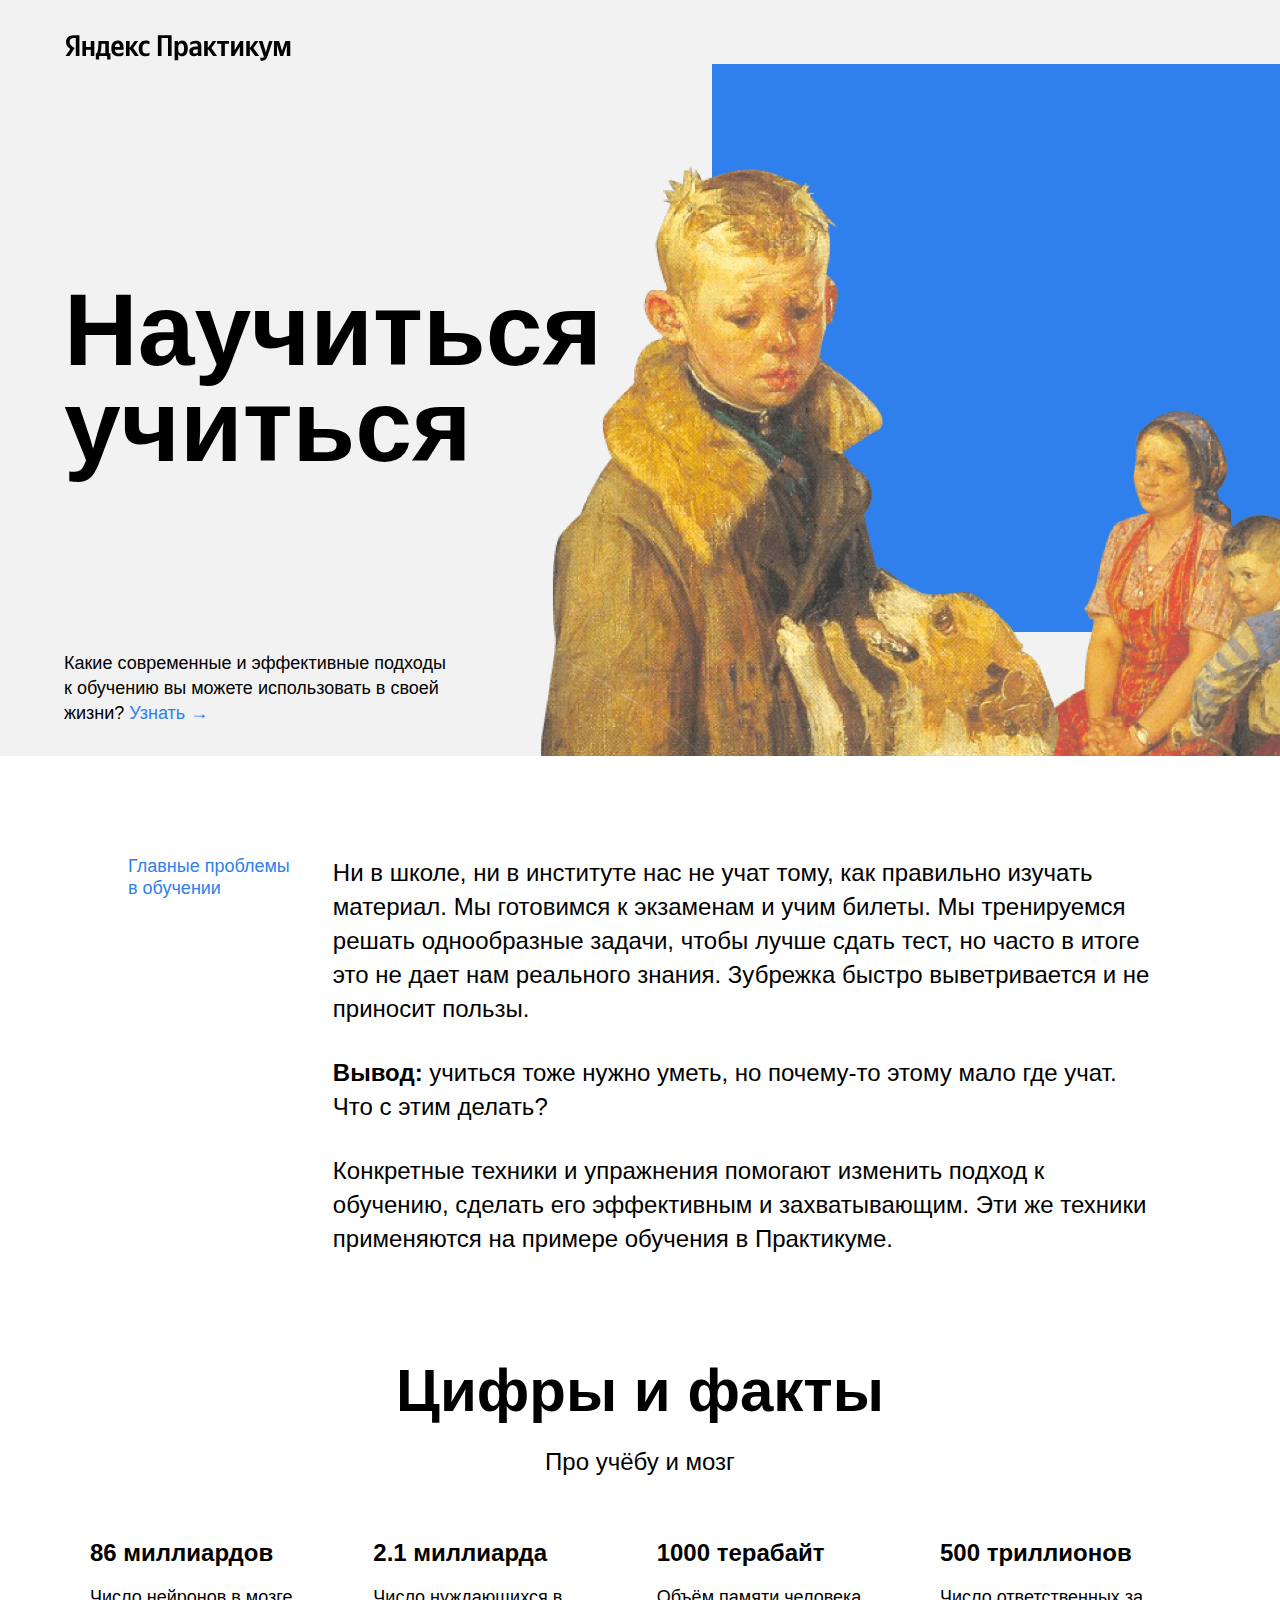
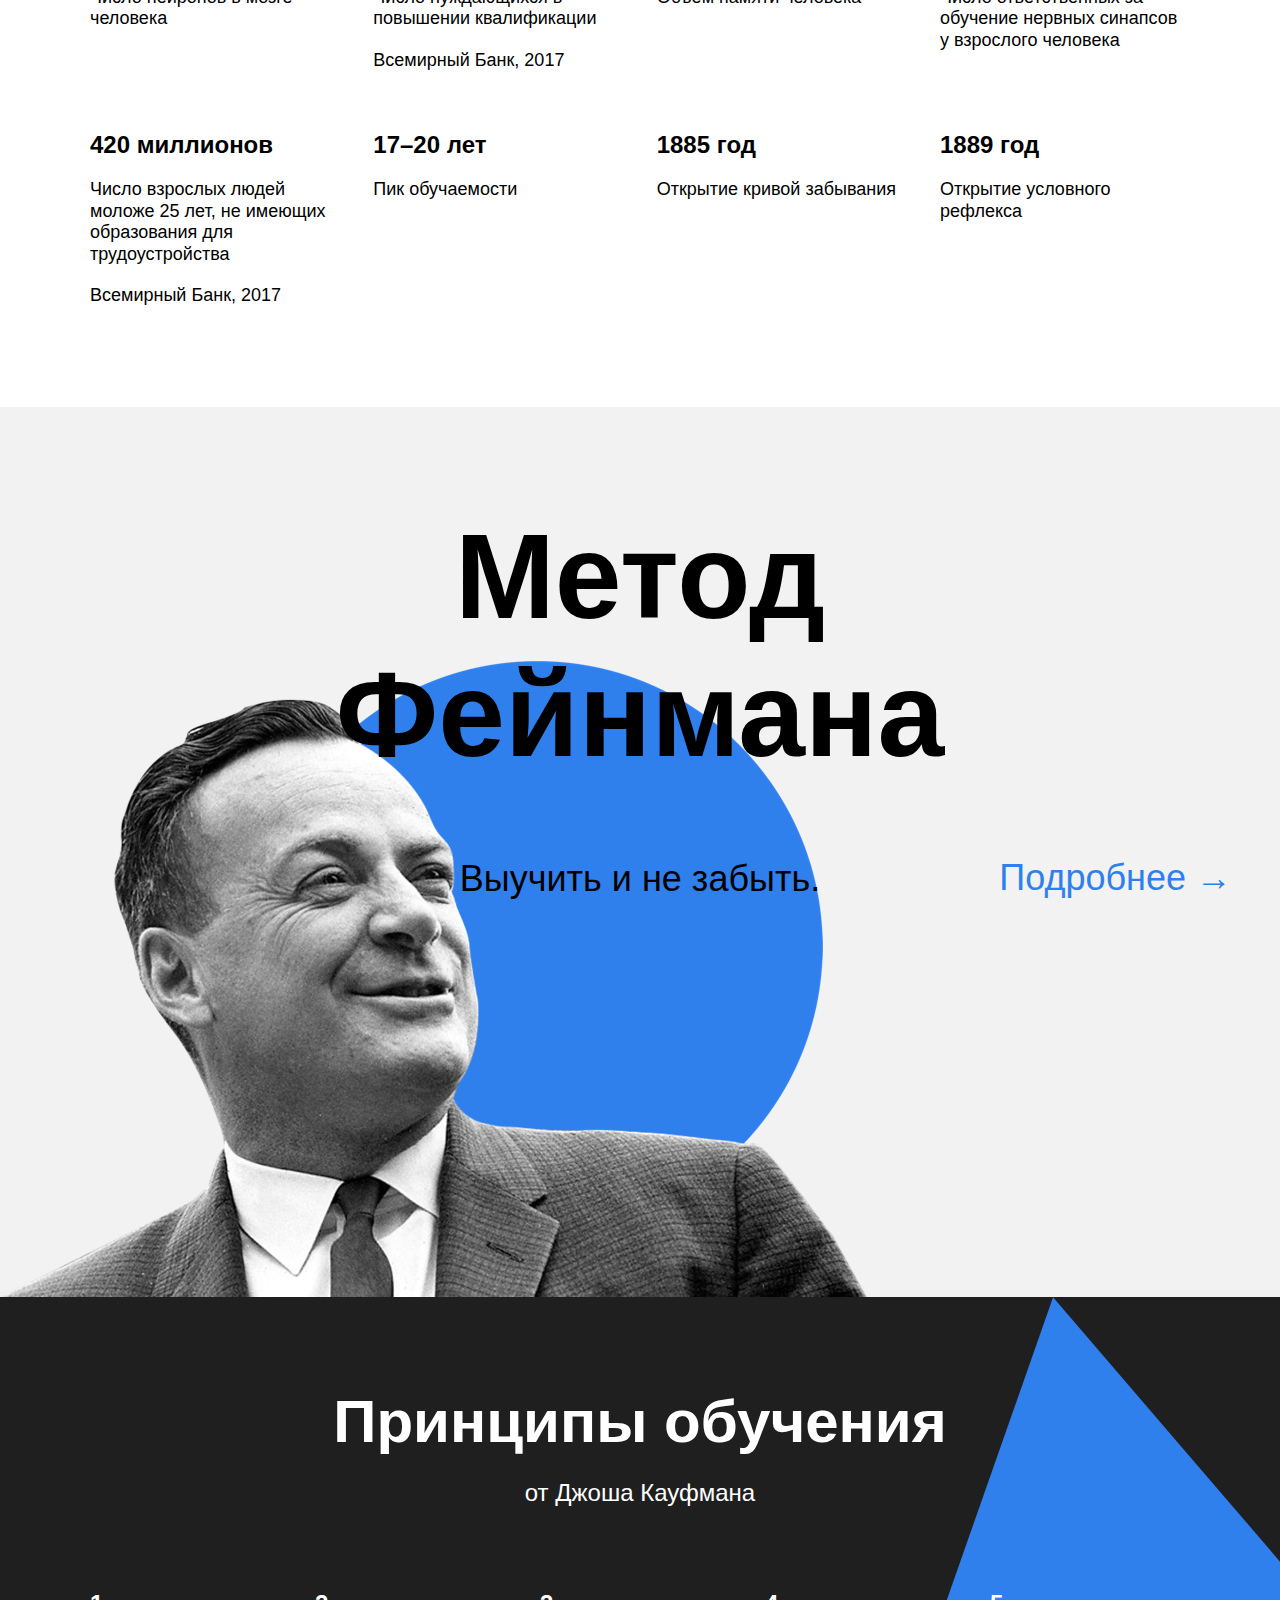
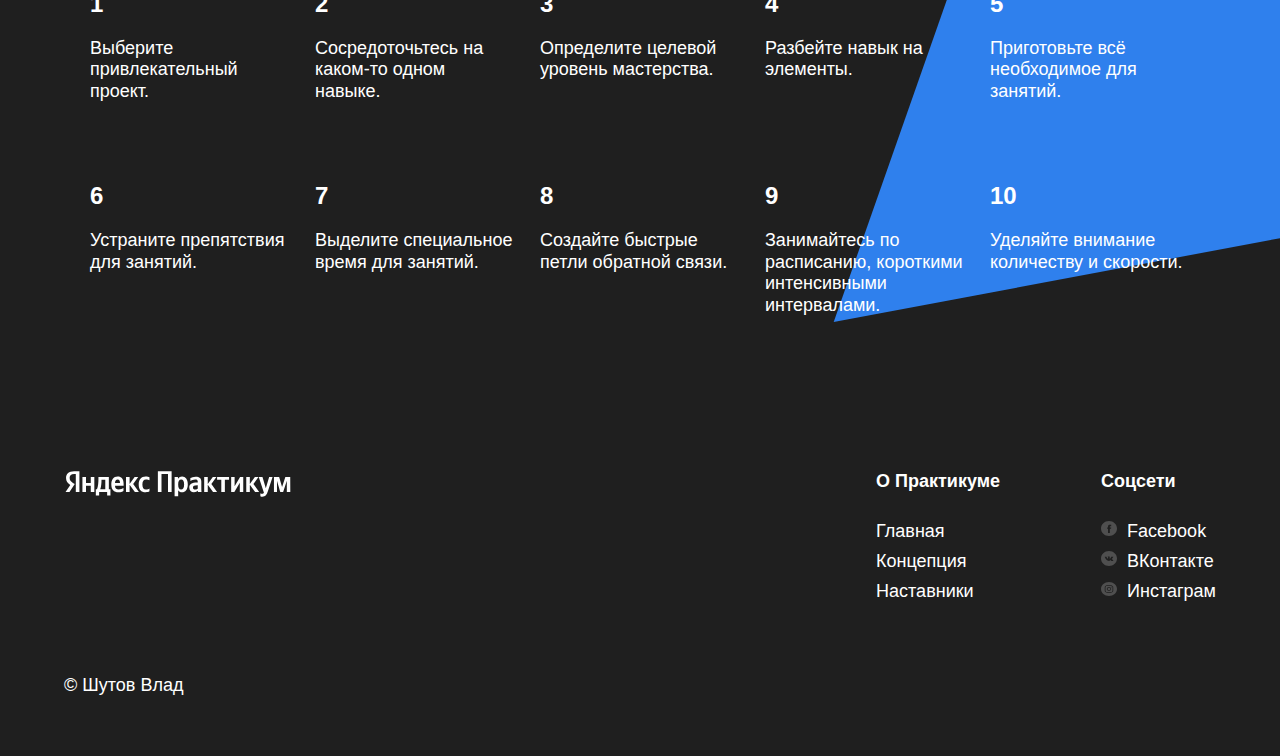
==== index.html @ 25e739b5 "Финал после ревью 3" ====
<!DOCTYPE html>
<html lang="ru">
<head>
  <meta charset="UTF-8">
  <meta name="viewport" content="width=device-width, initial-scale=1.0">
  <link rel="stylesheet" href="./styles/normalize.css">
  <link rel="stylesheet" href="./styles/style.css">
  <title>Научиться учиться</title>
</head>
<body>
  <div class="page">
    <header class="header">
      <div class="logo logo_place_header"></div>
      <h1 class="header__title">Научиться учиться</h1>
      <p class="header__subtitle">Какие современные и эффективные подходы к обучению вы можете использовать в своей жизни?
        <a class="header__link" href="#learn_more">Узнать &rarr;</a></p>
      <img class="header__main-illustration" src="./images/two_again.png" alt="опять двойка">
      <div class="header__square-pic"></div>
    </header>
    <main class="content">
      <section class="description">
        <article class="two-columns">
          <h2 class="two-columns__brief">Главные проблемы в обучении</h2>
          <div class="two-columns__main-text">
            <p class="two-columns__paragraph">Ни в школе, ни в институте нас не учат тому, как правильно изучать материал. Мы готовимся к экзаменам и учим билеты. Мы тренируемся решать однообразные задачи, чтобы лучше сдать тест, но часто в итоге это не дает нам реального знания. Зубрежка быстро выветривается и не приносит пользы.</p>
            <p class="two-columns__paragraph"><span class="two-columns__span-accent">Вывод:</span> учиться тоже нужно уметь, но почему-то этому мало где учат. Что с этим делать?</p>
            <p class="two-columns__paragraph">Конкретные техники и упражнения помогают изменить подход к обучению, сделать его эффективным и захватывающим. Эти же техники применяются на примере обучения в Практикуме.</p>
          </div>
        </article>
      </section>
      <section class="digits">
        <h2 class="section-title">Цифры и факты</h2>
        <p class="section-subtitle">Про учёбу и мозг</p>
        <ul class="table">
          <li class="table__cell">
            <h3 class="table__heading">86 миллиардов</h3>
            <p class="table__text">Число нейронов в мозге человека</p>
          </li>
          <li class="table__cell">
            <h3 class="table__heading">2.1 миллиарда</h3>
            <p class="table__text">Число нуждающихся в повышении квалификации</p>
            <p class="table__text">Всемирный Банк, 2017</p>
          </li>
          <li class="table__cell">
            <h3 class="table__heading">1000 терабайт</h3>
            <p class="table__text">Объём памяти человека</p>
          </li>
          <li class="table__cell">
            <h3 class="table__heading">500 триллионов</h3>
            <p class="table__text">Число ответственных за обучение нервных синапсов у взрослого человека</p>
          </li>
          <li class="table__cell">
            <h3 class="table__heading">420 миллионов</h3>
            <p class="table__text">Число взрослых людей моложе 25 лет, не имеющих образования для трудоустройства</p>
            <p class="table__text">Всемирный Банк, 2017</p>
          </li>
          <li class="table__cell">
            <h3 class="table__heading">17–20 лет</h3>
            <p class="table__text">Пик обучаемости</p>
          </li>
          <li class="table__cell">
            <h3 class="table__heading">1885 год</h3>
            <p class="table__text">Открытие кривой забывания</p>
          </li>
          <li class="table__cell">
            <h3 class="table__heading">1889 год</h3>
            <p class="table__text">Открытие условного рефлекса</p>
          </li>
        </ul>
      </section>
      <section class="feynman">
        <h2 class="feynman__title">Метод Фейнмана</h2>
        <p class="feynman__subtitle">Выучить и не забыть.</p>
        <a class="feynman__link" href="#more_detailed">Подробнее &rarr;</a>
        <div class="feynman__main-illustration"></div>
      </section>
      <section class="kaufman">
        <h2 class="section-title section-title_theme_dark">Принципы обучения</h2>
        <p class="section-subtitle section-subtitle_theme_dark">от Джоша Кауфмана</p>
        <ul class="table table_theme_dark">
          <li class="table__cell table__cell_theme_dark">
            <h3 class="table__heading table__heading_theme_dark">1</h3>
            <p class="table__text table__text_theme_dark">Выберите привлекательный проект.</p>
          </li>
          <li class="table__cell table__cell_theme_dark">
            <h3 class="table__heading table__heading_theme_dark">2</h3>
            <p class="table__text table__text_theme_dark">Сосредоточьтесь на каком-то одном навыке.</p>
          </li>
          <li class="table__cell table__cell_theme_dark">
            <h3 class="table__heading table__heading_theme_dark">3</h3>
            <p class="table__text table__text_theme_dark">Определите целевой уровень мастерства.</p>
          </li>
          <li class="table__cell table__cell_theme_dark">
            <h3 class="table__heading table__heading_theme_dark">4</h3>
            <p class="table__text table__text_theme_dark">Разбейте навык на элементы.</p>
          </li>
          <li class="table__cell table__cell_theme_dark">
            <h3 class="table__heading table__heading_theme_dark">5</h3>
            <p class="table__text table__text_theme_dark">Приготовьте всё необходимое для занятий.</p>
          </li>
          <li class="table__cell table__cell_theme_dark">
            <h3 class="table__heading table__heading_theme_dark">6</h3>
            <p class="table__text table__text_theme_dark">Устраните препятствия для занятий.</p>
          </li>
          <li class="table__cell table__cell_theme_dark">
            <h3 class="table__heading table__heading_theme_dark">7</h3>
            <p class="table__text table__text_theme_dark">Выделите специальное время для занятий.</p>
          </li>
          <li class="table__cell table__cell_theme_dark">
            <h3 class="table__heading table__heading_theme_dark">8</h3>
            <p class="table__text table__text_theme_dark">Создайте быстрые петли обратной связи.</p>
          </li>
          <li class="table__cell table__cell_theme_dark">
            <h3 class="table__heading table__heading_theme_dark">9</h3>
            <p class="table__text table__text_theme_dark">Занимайтесь по расписанию, короткими интенсивными интервалами.</p>
          </li>
          <li class="table__cell table__cell_theme_dark">
            <h3 class="table__heading table__heading_theme_dark">10</h3>
            <p class="table__text table__text_theme_dark">Уделяйте внимание количеству и скорости.</p>
          </li>
        </ul>
        <div class="kaufman__triangle"></div>
      </section>
    </main>
    <footer class="footer">
      <div class="footer__columns">
        <div class="footer__column footer__column_content_copyright">
          <div class="logo logo_place_footer"></div>
          <p class="footer__author"> &copy; Шутов Влад</p>
        </div>
        <div class="footer__column footer__column_content_info">
          <h3 class="footer__column-heading">О Практикуме</h3>
          <nav>
            <ul class="footer__column-links">
              <li><a href="#" class="footer__column-link">Главная</a></li>
              <li><a href="#" class="footer__column-link">Концепция</a></li>
              <li><a href="#" class="footer__column-link">Наставники</a></li>
            </ul>
          </nav>
        </div>
        <div class="footer__column footer__column_content_social">
          <h3 class="footer__column-heading">Соцсети</h3>
          <ul class="footer__column-links">
          <li><a href="#" class="footer__column-link"><img class="footer__social-icon" src="./images/facebook_color_white.svg" alt="фейсбук">Facebook</a></li>
          <li><a href ="#" class="footer__column-link"><img class="footer__social-icon" src="./images/vk_color_white.svg" alt="ВКонтакте">ВКонтакте</a></li>
          <li><a href="#" class="footer__column-link"><img class="footer__social-icon" src="./images/instagram_color_white.svg" alt="Инстаграм">Инстаграм</a></li>
          </ul>
        </div>
     </div>
    </footer>
  </div>
</body>
</html>
---- styles/style.css ----
.page {
  min-width: 1100px;
  max-width: 1600px;
  margin: 0 auto;
  font-family: 'Helvetica Neue', Arial, sans-serif;
}

.header {
  height: 100vh;
  min-height: 600px;
  max-height: 756px;
  background-color: #f2f2f2;
  display: flex;
  position: relative;
  flex-direction: row;
  z-index: 1;
  overflow: visible;
}

.logo {
  width: 228px;
  height: 32px;
}

.logo_place_header {
  background-image: url(../images/logo_place_header.svg);
  position: absolute;
  z-index: 2;
  top: 30px;
  left: 64px;
}

.header__title {
  margin-top: 0;
  margin-bottom: 0;
  max-width: 730px;
  line-height: 96px;
  font-size: 102px;
  font-weight: 600;
  align-self: center;
  text-decoration: none;
  color: black;
  margin-left: 64px;
  z-index: 3;
}

.header__subtitle {
  margin-top: 0;
  margin-bottom: 0;
  position: absolute;
  width: 388px;
  bottom: 30px;
  left: 64px;
  line-height: 25px;
  font-size: 18px;
  font-weight: normal;
  z-index: 3;
}

.header__link {
  display: inline;
  color: #2f80ed;
  text-decoration: none;
}

.header__main-illustration {
  position: absolute;
  width: 765px;
  height: 608px;
  bottom: 0;
  right: 0;
  z-index: 2;
  object-fit: cover;
}

.header__square-pic {
  position: absolute;
  top: 64px;
  right:0;
  height: 568px;
  width: 568px;
  background-color: #2f80ed;
}

.content{
  display: flex;
  flex-direction: column;
  justify-content: flex-start;
  align-items: center;
}

.description {
  display: flex;
  flex-direction: column;
  justify-content: flex-start;
  align-items: center;
  padding-top: 100px;
}

.two-columns {
  display: flex;
  flex-direction: row;
  justify-content: space-between;
  align-items: flex-start;
  width: 80%;
  padding-top: 0;
}

.two-columns__brief {
  margin-top: 0;
  margin-bottom: 0;
  width: 175px;
  line-height: 1.2;
  font-size: 18px;
  font-weight: normal;
  color: #2f80ed;
}

.two-columns__main-text {
  flex-direction: row;
  align-items: flex-start;
  justify-content: space-between;
  width: 80%;
  min-width: 784px;
  height: 100%;
}

.two-columns__paragraph {
  line-height: 34px;
  font-size: 24px;
  font-weight: normal;
  margin-top: 0;
  margin-bottom: 30px;
}

.two-columns__paragraph:last-of-type {
  margin-bottom: 0;
}

.two-columns__span-accent {
  line-height: 34px;
  font-size: 24px;
  font-weight: 600;
}

.digits {
  width: 100%;
  padding-top: 100px;
  padding-bottom: 100px;
  display: flex;
  flex-direction: column;
  justify-content: center;
  align-items: center;
}

.section-title {
  display: flex;
  justify-content: center;
  margin-top: 0;
  width: 60%;
  line-height: 1.15;
  font-size: 60px;
  font-weight: 600;
  color: black;
  margin-bottom: 20px;
  text-align: center;
}

.section-subtitle {
  margin-top: 0;
  width: 60%;
  line-height: 34px;
  font-size: 24px;
  font-weight: normal;
  color: black;
  margin-bottom: 0;
  text-align: center;
}

.table {
  display: flex;
  flex-direction: row;
  justify-content: space-between;
  flex-wrap: wrap;
  width: 1100px;
  margin: 0 auto;
  list-style: none;
  padding-left: 0;
}

.table__cell {
  position: relative;
  width: 250px;
  margin-top: 60px;
  list-style: none;
  padding-left: 0;
}

.table__heading {
  margin: 0;
  line-height: 1.15;
  font-size: 24px;
  font-weight: 600;
}

.table__text {
  margin-top: 20px;
  margin-bottom: 0;
  line-height: 1.2;
  font-size: 18px;
  font-weight: normal;
}

.feynman {
  display: flex;
  position: relative;
  flex-direction: column;
  background-color: #f2f2f2;
  min-height: 890px;
  width: 100%;
  padding-top: 100px;
  box-sizing: border-box;
}

.feynman__title {
  width: 648px;
  margin: 0;
  align-self: center;
  text-align: center;
  line-height: 1.15;
  font-size: 120px;
  font-weight: 600;
  z-index: 1;
}

.feynman__subtitle {
  margin-top: 70px;
  margin-bottom: 0;
  align-self: center;
  text-align: center;
  line-height: 51px;
  font-size: 36px;
  font-weight: normal;
  z-index: 1;
}

.feynman__link {
  position: absolute;
  top: 50%;
  right: 48px;
  margin: 0;
  color: #2f80ed;
  text-decoration: none;
  line-height: 51px;
  font-size: 36px;
  font-weight: normal;
  z-index: 1;
}

.feynman__main-illustration {
  position: absolute;
  background-image: url(../images/feynman.png);
  width: 867px;
  height: 637px;
  bottom: 0;
  left: 0;
  z-index: 0;
}

.kaufman {
  width: 100%;
  padding-top: 90px;
  padding-bottom: 90px;
  position: relative;
  display: flex;
  flex-direction: column;
  justify-content: center;
  align-items: center;
  background-color:  #1f1f1f;
  overflow: hidden;
}

.section-title_theme_dark {
  color: white;
  z-index: 1;
}

.section-subtitle_theme_dark {
  color: white;
}

.table__theme_dark {
  justify-content: space-between;
  z-index: 1;
}

.table__cell_theme_dark {
  width: 200px;
  color: white;
  margin-right: 0;
  margin-top: 80px;
  z-index: 1;
}

.table__heading_theme_dark {
  z-index: 1;
}

.table__text_theme_dark {
  z-index: 1;
  margin-bottom: 0;
}

.kaufman__triangle {
  background-image: url(../images/kaufman-triangle.svg);
  background-size: auto auto;
  position: absolute;
  width: 877px;
  height: 877px;
  top: 0;
  right: -210px;
  z-index: 0;
}

.footer {
  min-height: 350px;
  background-color: #1f1f1f;
  display: flex;
  justify-content: center;
}

.footer__columns {
  width: 90%;
  margin-top: 60px;
  margin-bottom: 40px;
  display: flex;
  justify-content: space-between;
}

.footer__column {
  display: flex;
  flex-direction: column;
}

.footer__column_content_copyright {
  flex-basis: 711px;
  justify-content: space-between;
}

.logo_place_footer{
  background-image: url(../images/logo_place_footer.svg);
  display: flex;
  align-self: flex-start;
}

.footer__author {
  align-self: flex-start;
  font-weight: normal;
  color: white;
  line-height: 25px;
  font-size: 18px;
  margin-top: 18px;
  margin-bottom: 18px;
}

.footer__column_content_info {
  align-items: stretch;
  color: white;
}

.footer__column-heading {
  line-height: 30px;
  font-size: 18px;
  font-weight: 600;
  text-align: start;
  margin-bottom: 20px;
  margin-top: 0px;
}

.footer__column-links {
  padding-left: 0;
  line-height: 30px;
  font-size: 18px;
  margin-bottom: 16px;
  margin-top: 0px;
  list-style: none;
  font-weight: normal;
}

.footer__column_content_social {
  align-items: stretch;
  text-decoration: none;
  color: white;
}

.footer__social-icon {
  width: 16px;
  height: 16px;
  margin-right: 10px;
}

.footer__column-link {
  text-decoration: none;
  color: white;
}
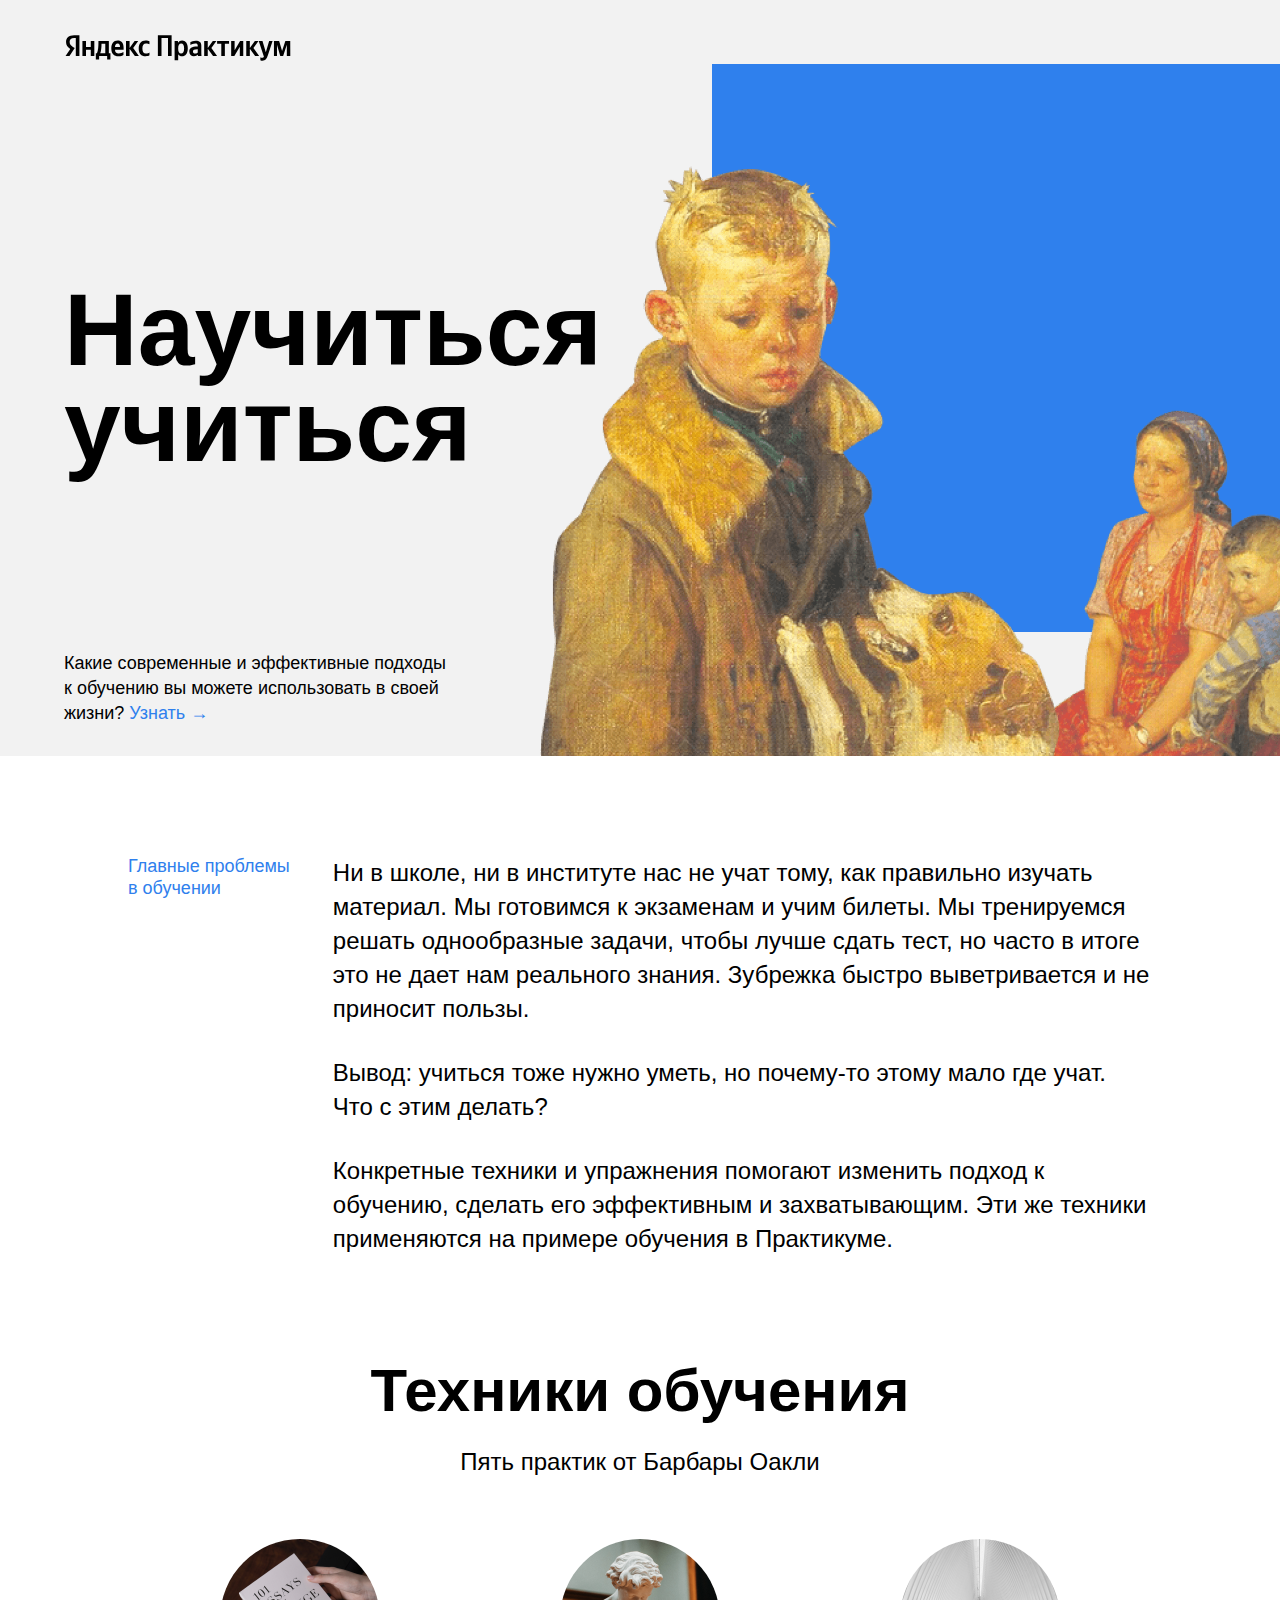
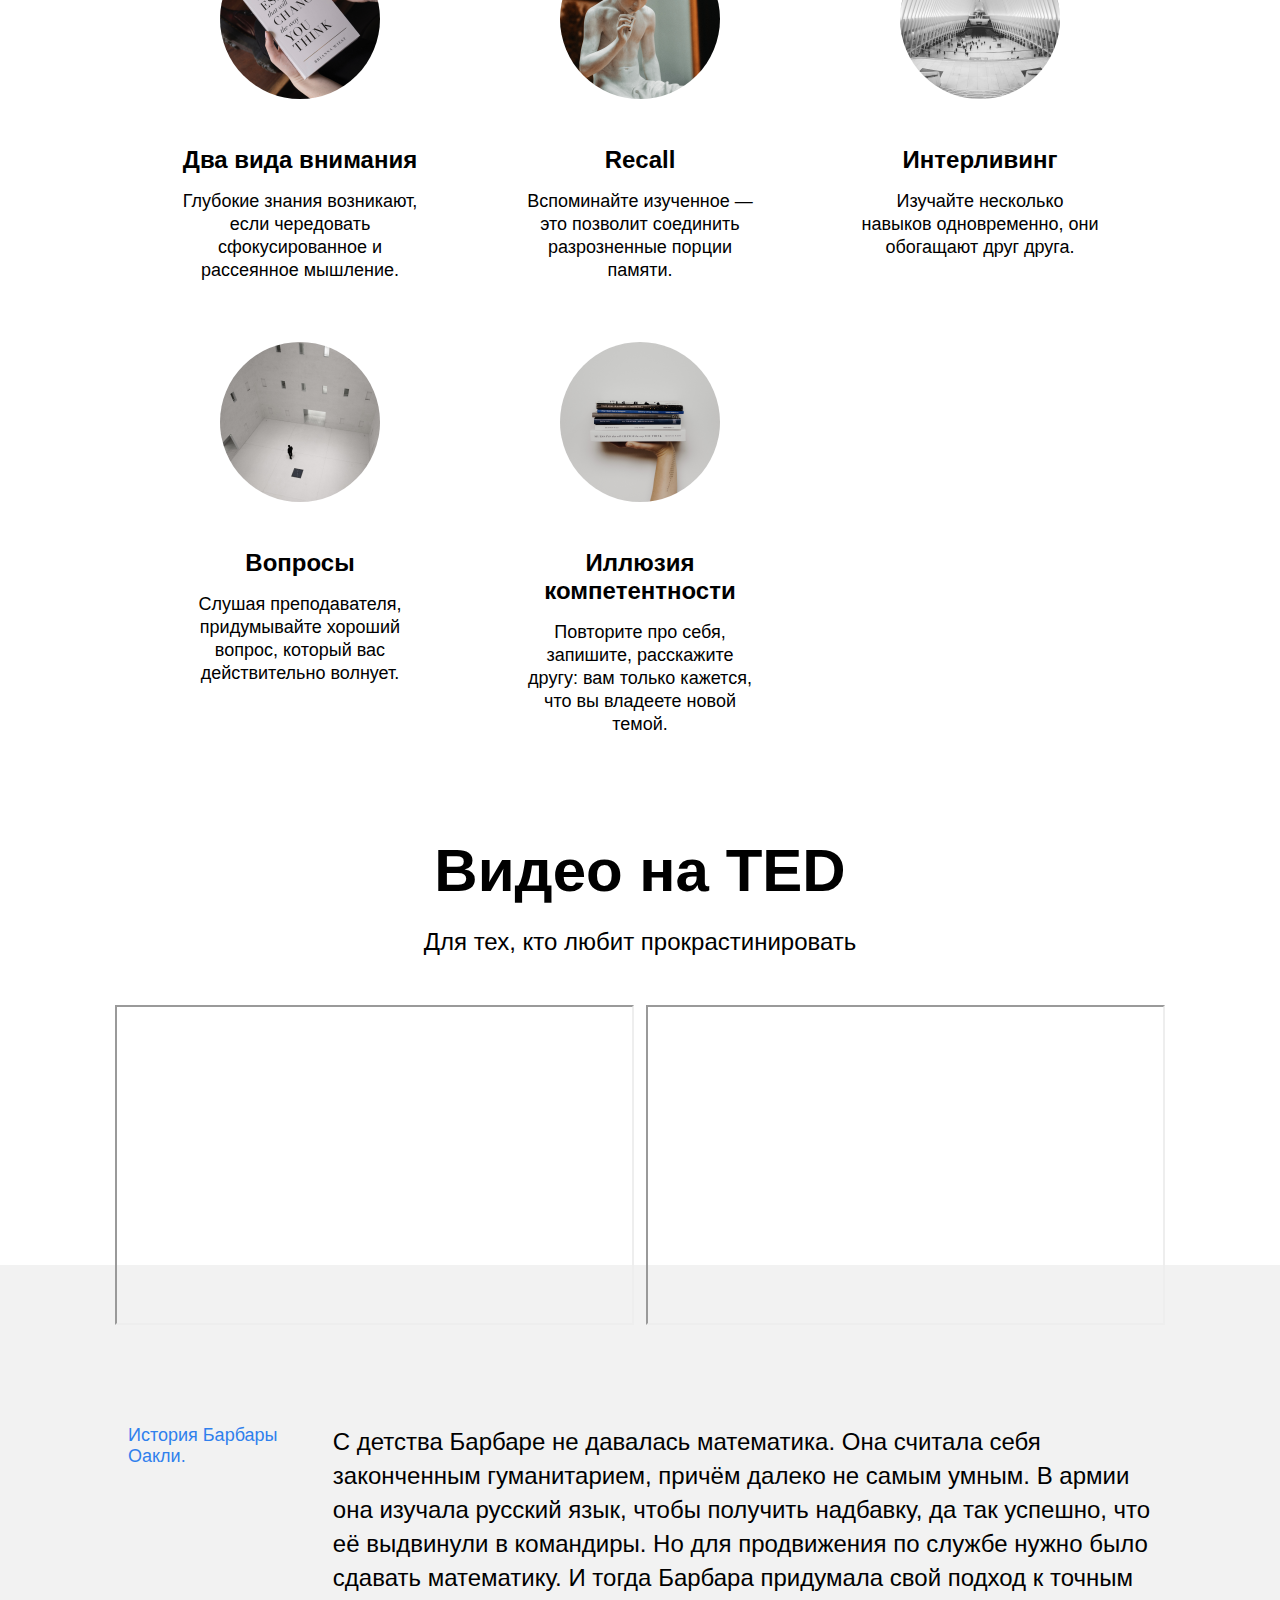
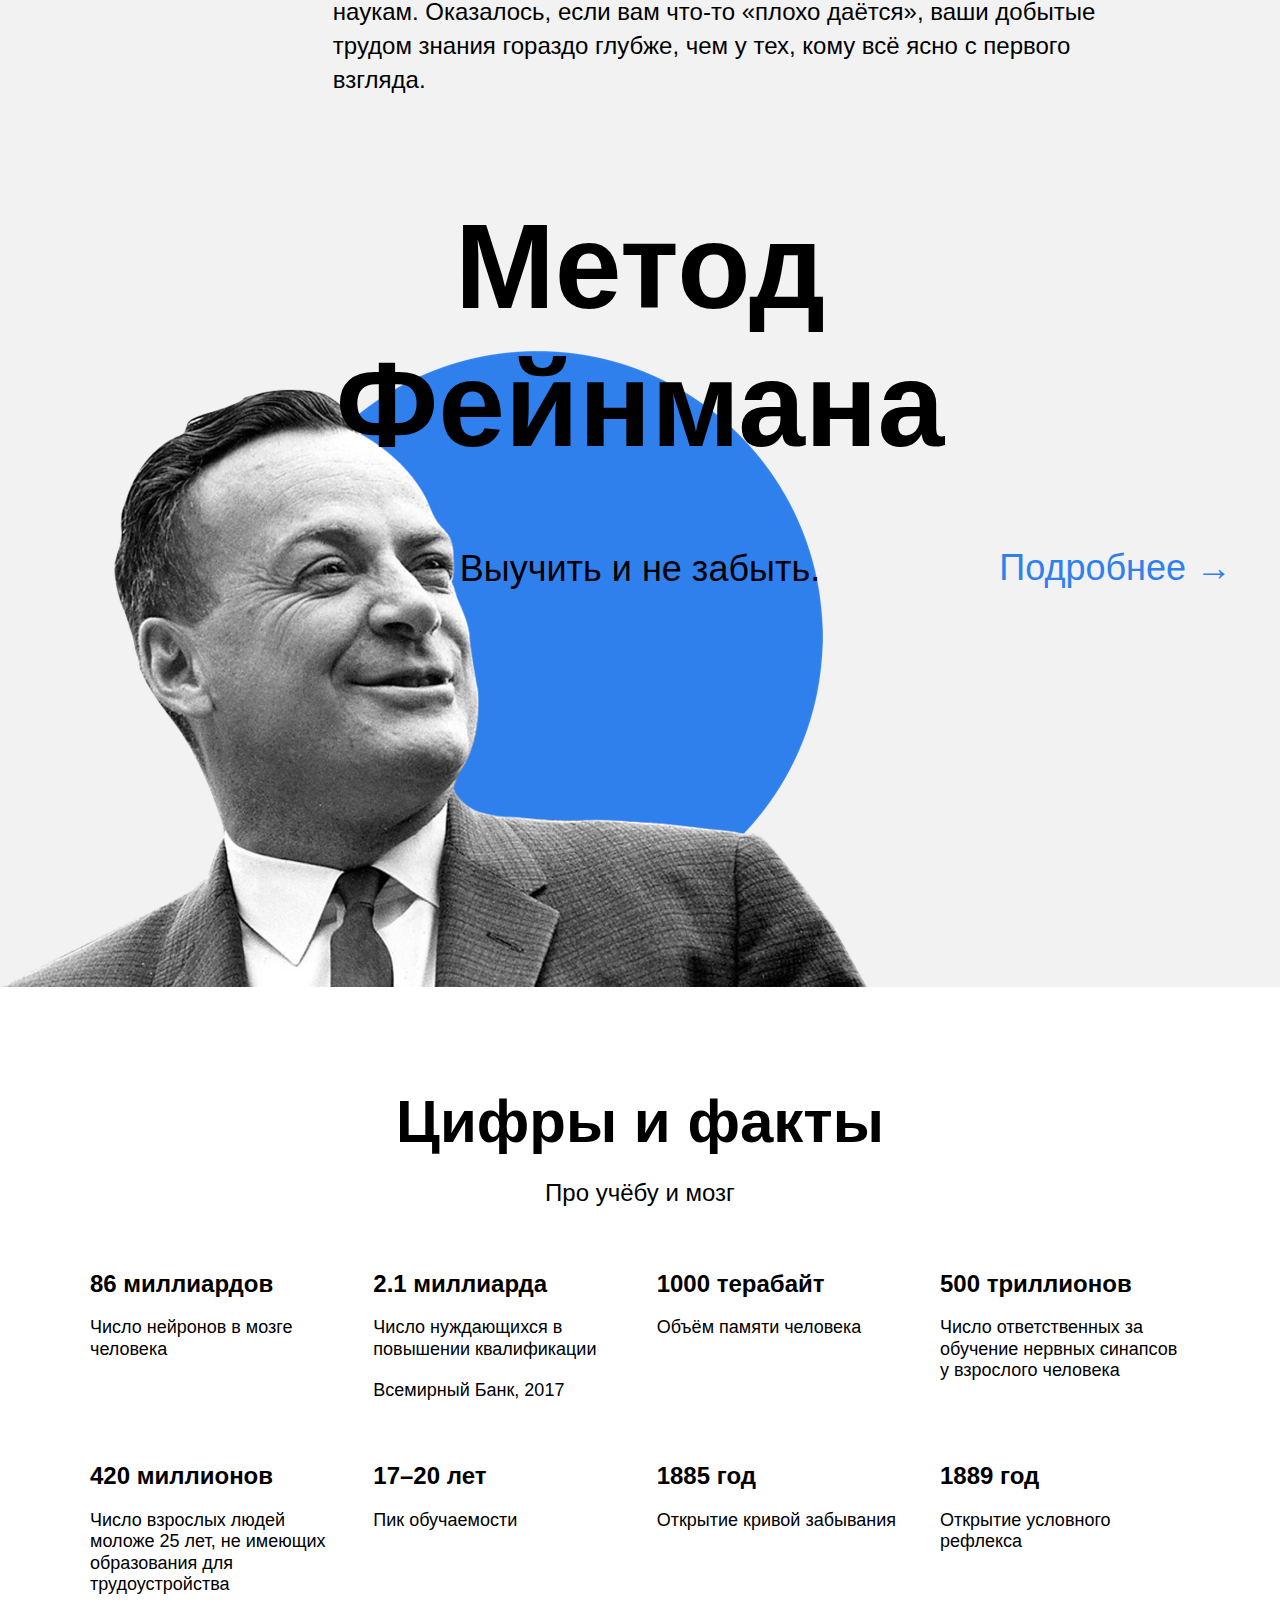
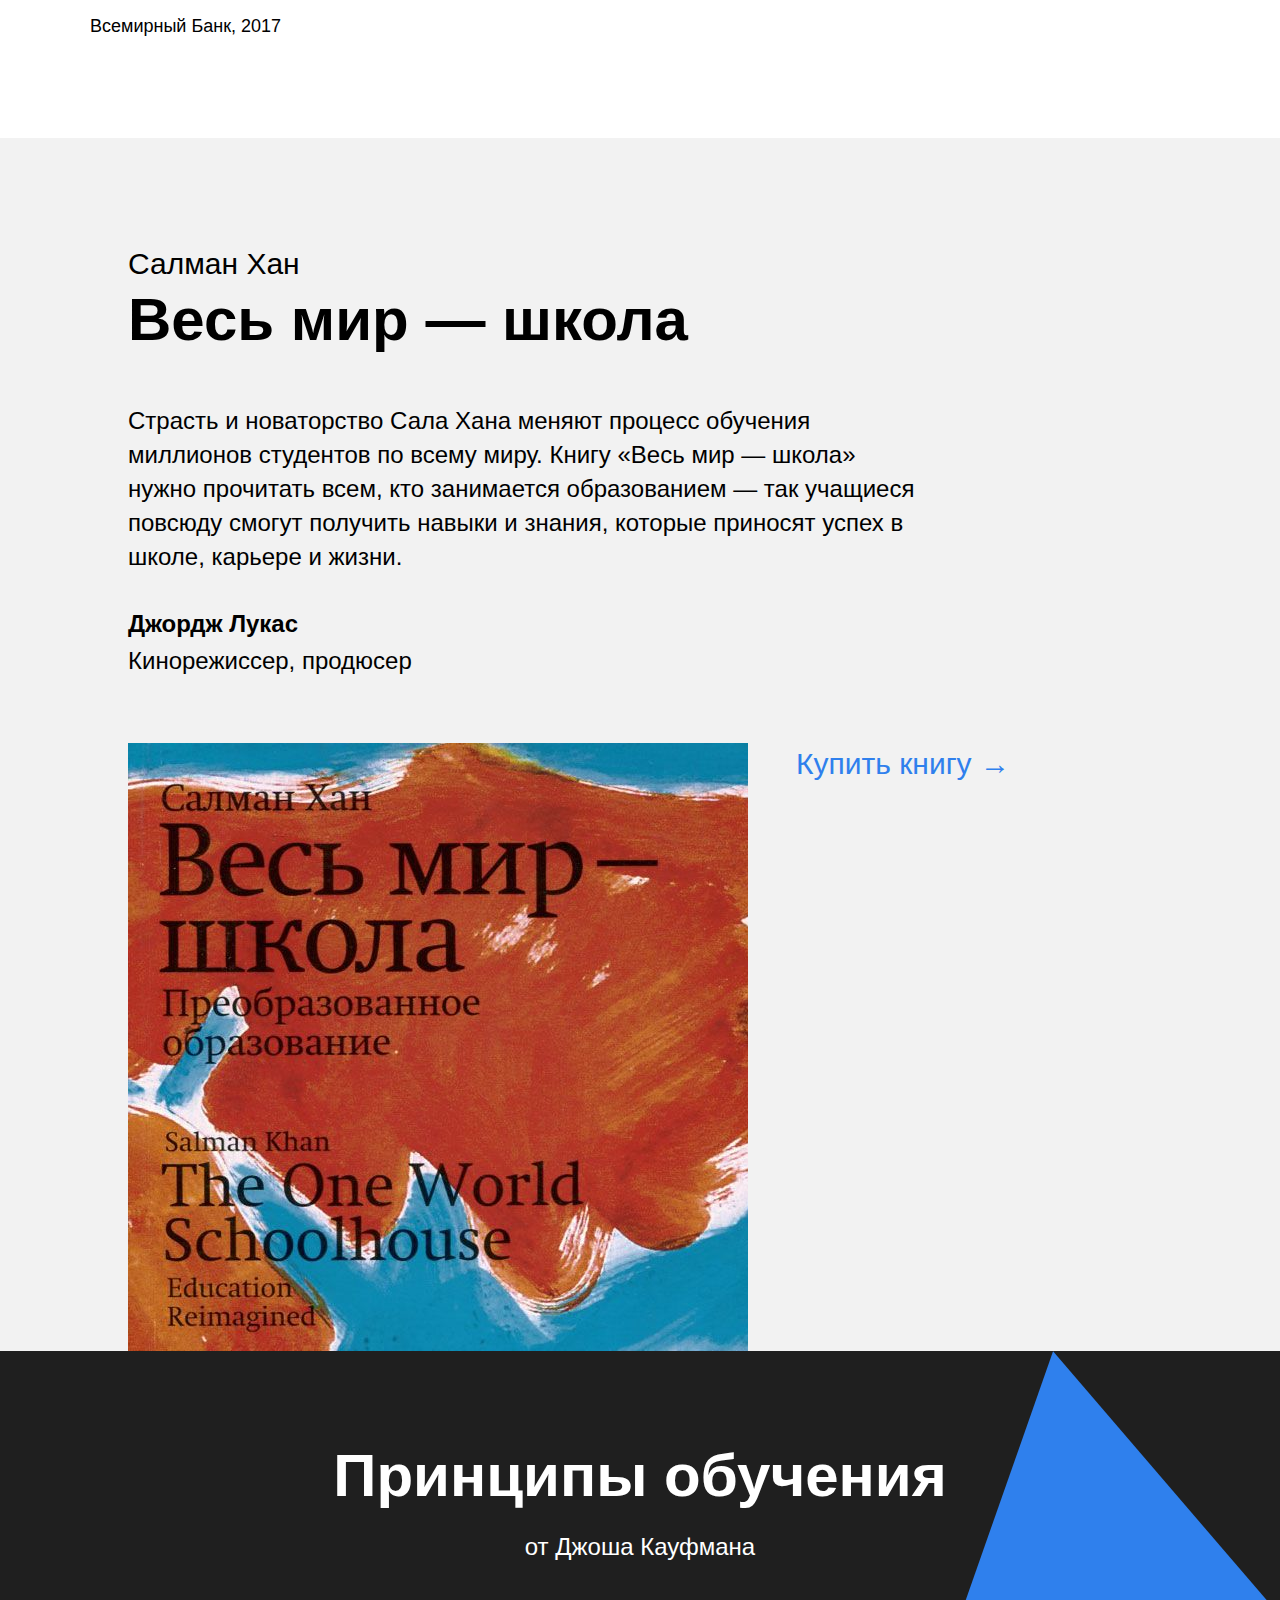
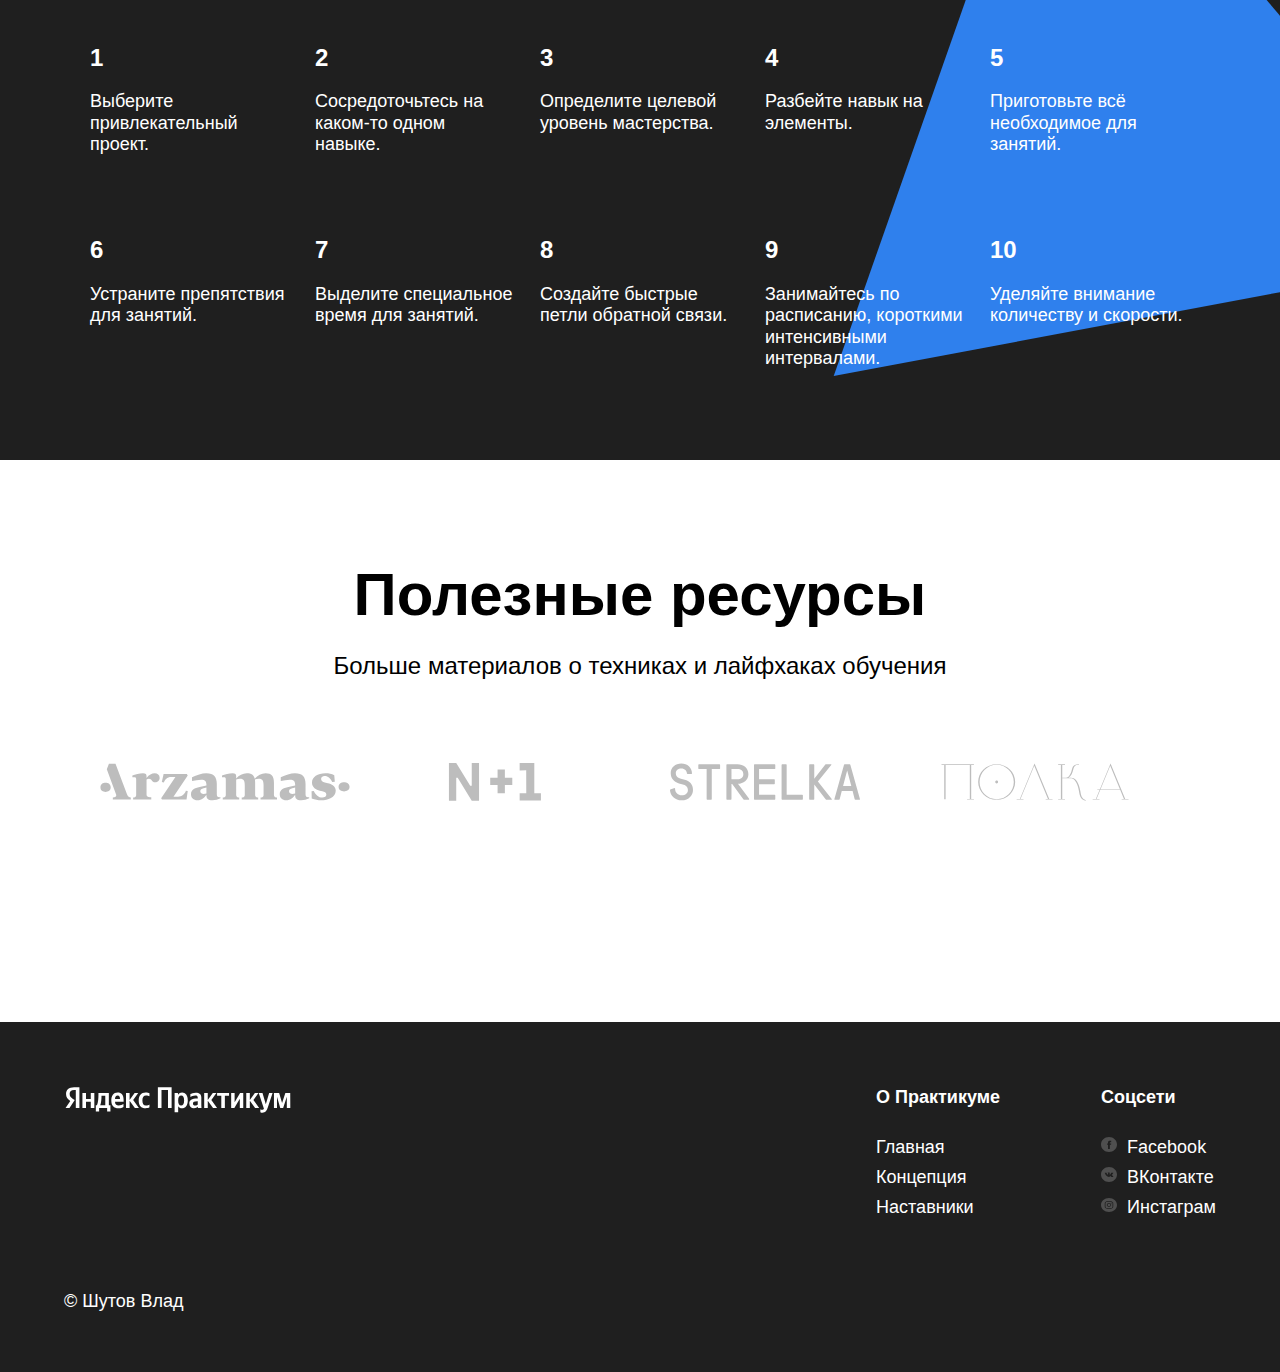
==== commit 2db78734: "финал 3 спринта" ====
--- a/index.html
+++ b/index.html
@@ -3,8 +3,7 @@
 <head>
   <meta charset="UTF-8">
   <meta name="viewport" content="width=device-width, initial-scale=1.0">
-  <link rel="stylesheet" href="./styles/normalize.css">
-  <link rel="stylesheet" href="./styles/style.css">
+  <link rel="stylesheet" href="./index.css">
   <title>Научиться учиться</title>
 </head>
 <body>
@@ -15,7 +14,7 @@
       <p class="header__subtitle">Какие современные и эффективные подходы к обучению вы можете использовать в своей жизни?
         <a class="header__link" href="#learn_more">Узнать &rarr;</a></p>
       <img class="header__main-illustration" src="./images/two_again.png" alt="опять двойка">
-      <div class="header__square-pic"></div>
+      <div class="header__square-pic rotation"></div>
     </header>
     <main class="content">
       <section class="description">
@@ -28,45 +27,53 @@
           </div>
         </article>
       </section>
-      <section class="digits">
-        <h2 class="section-title">Цифры и факты</h2>
-        <p class="section-subtitle">Про учёбу и мозг</p>
-        <ul class="table">
-          <li class="table__cell">
-            <h3 class="table__heading">86 миллиардов</h3>
-            <p class="table__text">Число нейронов в мозге человека</p>
-          </li>
-          <li class="table__cell">
-            <h3 class="table__heading">2.1 миллиарда</h3>
-            <p class="table__text">Число нуждающихся в повышении квалификации</p>
-            <p class="table__text">Всемирный Банк, 2017</p>
-          </li>
-          <li class="table__cell">
-            <h3 class="table__heading">1000 терабайт</h3>
-            <p class="table__text">Объём памяти человека</p>
-          </li>
-          <li class="table__cell">
-            <h3 class="table__heading">500 триллионов</h3>
-            <p class="table__text">Число ответственных за обучение нервных синапсов у взрослого человека</p>
-          </li>
-          <li class="table__cell">
-            <h3 class="table__heading">420 миллионов</h3>
-            <p class="table__text">Число взрослых людей моложе 25 лет, не имеющих образования для трудоустройства</p>
-            <p class="table__text">Всемирный Банк, 2017</p>
-          </li>
-          <li class="table__cell">
-            <h3 class="table__heading">17–20 лет</h3>
-            <p class="table__text">Пик обучаемости</p>
-          </li>
-          <li class="table__cell">
-            <h3 class="table__heading">1885 год</h3>
-            <p class="table__text">Открытие кривой забывания</p>
-          </li>
-          <li class="table__cell">
-            <h3 class="table__heading">1889 год</h3>
-            <p class="table__text">Открытие условного рефлекса</p>
+      <section class="techniques">
+        <h2 class="section-title">Техники обучения</h2>
+        <p class="section-subtitle">Пять практик от Барбары Оакли</p>
+        <ul class="cards">
+          <li class="cards__item">
+            <img class="cards__image" src="./images/cards-attention.png" alt="внимание">
+            <h3 class="cards__title">Два вида внимания</h3>
+            <p class="cards__description">Глубокие знания возникают, если чередовать сфокусированное и рассеянное мышление.</p>
+          </li>
+          <li class="cards__item">
+            <img class="cards__image" src="./images/cards-recall.png" alt="осмысление изученного">
+            <h3 class="cards__title">Recall</h3>
+            <p class="cards__description">Вспоминайте изученное — это позволит соединить разрозненные порции памяти.</p>
+          </li>
+          <li class="cards__item">
+            <img class="cards__image" src="./images/cards-interliving.png" alt="разнонаправленность">
+            <h3 class="cards__title">Интерливинг</h3>
+            <p class="cards__description">Изучайте несколько навыков одновременно, они обогащают друг друга.
+            </p>
+          </li>
+          <li class="cards__item">
+            <img class="cards__image" src="./images/cards-question.png" alt="вопросы">
+            <h3 class="cards__title">Вопросы</h3>
+            <p class="cards__description">Слушая преподавателя, придумывайте хороший вопрос, который вас действительно волнует.</p>
+          </li>
+          <li class="cards__item">
+            <img class="cards__image" src="./images/cards-competence.png" alt="компетентность">
+            <h3 class="cards__title">Иллюзия компетентности</h3>
+            <p class="cards__description">Повторите про себя, запишите, расскажите другу: вам только кажется, что вы владеете новой темой.</p>
           </li>
         </ul>
+      </section>
+      <section class="video">
+        <h2 class="section-title">Видео нa TED</h2>
+        <p class="section-subtitle">Для тех, кто любит прокрастинировать</p>
+        <div class="video__iframes">
+          <iframe class="video__iframe" src="https://www.youtube.com/embed/arj7oStGLkU" title="YouTube video player" allow="accelerometer; autoplay; clipboard-write; encrypted-media; gyroscope; picture-in-picture" allowfullscreen></iframe>
+          <iframe class="video__iframe" src="https://www.youtube.com/embed/5MgBikgcWnY" title="YouTube video player" allow="accelerometer; autoplay; clipboard-write; encrypted-media; gyroscope; picture-in-picture" allowfullscreen></iframe>
+        </div>
+      </section>
+      <section class="oakley">
+        <article class="two-columns">
+          <h2 class="two-columns__brief">История Барбары Оакли.</h2>
+          <div class="two-columns__main-text">
+            <p class="two-columns__paragraph">С детства Барбаре не давалась математика. Она считала себя законченным гуманитарием, причём далеко не самым умным. В армии она изучала русский язык, чтобы получить надбавку, да так успешно, что её выдвинули в командиры. Но для продвижения по службе нужно было сдавать математику. И тогда Барбара придумала свой подход к точным наукам. Оказалось, если вам что-то «плохо даётся», ваши добытые трудом знания гораздо глубже, чем у тех, кому всё ясно с первого взгляда.</p>
+          </div>
+        </article>
       </section>
       <section class="feynman">
         <h2 class="feynman__title">Метод Фейнмана</h2>
@@ -74,6 +81,59 @@
         <a class="feynman__link" href="#more_detailed">Подробнее &rarr;</a>
         <div class="feynman__main-illustration"></div>
       </section>
+      <section class="digits">
+        <h2 class="section-title">Цифры и факты</h2>
+        <p class="section-subtitle">Про учёбу и мозг</p>
+        <ul class="table">
+          <li class="table__cell">
+            <h3 class="table__heading">86 миллиардов</h3>
+            <p class="table__text">Число нейронов в мозге человека</p>
+          </li>
+          <li class="table__cell">
+            <h3 class="table__heading">2.1 миллиарда</h3>
+            <p class="table__text">Число нуждающихся в повышении квалификации</p>
+            <p class="table__text">Всемирный Банк, 2017</p>
+          </li>
+          <li class="table__cell">
+            <h3 class="table__heading">1000 терабайт</h3>
+            <p class="table__text">Объём памяти человека</p>
+          </li>
+          <li class="table__cell">
+            <h3 class="table__heading">500 триллионов</h3>
+            <p class="table__text">Число ответственных за обучение нервных синапсов у взрослого человека</p>
+          </li>
+          <li class="table__cell">
+            <h3 class="table__heading">420 миллионов</h3>
+            <p class="table__text">Число взрослых людей моложе 25 лет, не имеющих образования для трудоустройства</p>
+            <p class="table__text">Всемирный Банк, 2017</p>
+          </li>
+          <li class="table__cell">
+            <h3 class="table__heading">17–20 лет</h3>
+            <p class="table__text">Пик обучаемости</p>
+          </li>
+          <li class="table__cell">
+            <h3 class="table__heading">1885 год</h3>
+            <p class="table__text">Открытие кривой забывания</p>
+          </li>
+          <li class="table__cell">
+            <h3 class="table__heading">1889 год</h3>
+            <p class="table__text">Открытие условного рефлекса</p>
+          </li>
+        </ul>
+      </section>
+      <section class="khan">
+        <article class="khan__container">
+          <p class="khan__author">Салман Хан</p>
+          <h2 class="khan__title">Весь мир — школа</h2>
+          <div class="khan__quote">Страсть и новаторство Сала Хана меняют процесс обучения миллионов студентов по всему миру. Книгу «Весь мир — школа» нужно прочитать всем, кто занимается образованием — так учащиеся повсюду смогут получить навыки и знания, которые приносят успех в школе, карьере и жизни.</div>
+          <p class="khan__quote-author">Джордж Лукас</p>
+          <p class="khan__quote-author-subline">Кинорежиссер, продюсер</p>
+          <div class="khan__book-container">
+            <img class="khan__book-pic" src="./images/khan-book.jpg" alt="обложка книги">
+            <a class="khan__buy-link" href="#">Купить книгу &rarr;</a>
+          </div>
+        </article>
+      </section>
       <section class="kaufman">
         <h2 class="section-title section-title_theme_dark">Принципы обучения</h2>
         <p class="section-subtitle section-subtitle_theme_dark">от Джоша Кауфмана</p>
@@ -119,7 +179,17 @@
             <p class="table__text table__text_theme_dark">Уделяйте внимание количеству и скорости.</p>
           </li>
         </ul>
-        <div class="kaufman__triangle"></div>
+        <div class="kaufman__triangle rotation"></div>
+      </section>
+      <section class="resources">
+        <h2 class="section-title">Полезные ресурсы</h2>
+        <p class="section-subtitle">Больше материалов о техниках и лайфхаках обучения</p>
+        <div class="resources__logo-zone">
+          <a href="#"><img class="resources__logo" src="./images/logo/resources-arzamas.svg" alt="арзамас-лого"></a>
+          <a href="#"><img class="resources__logo" src="./images/logo/resources-n1.svg" alt="н+1-лого"></a>
+          <a href="#"><img class="resources__logo" src="./images/logo/resources-strelka.svg" alt="стрелка-лого"></a>
+          <a href="#"><img class="resources__logo" src="./images/logo/resources-polka.svg" alt="полка-лого"></a>
+        </div>
       </section>
     </main>
     <footer class="footer">
@@ -142,7 +212,7 @@
           <h3 class="footer__column-heading">Соцсети</h3>
           <ul class="footer__column-links">
           <li><a href="#" class="footer__column-link"><img class="footer__social-icon" src="./images/facebook_color_white.svg" alt="фейсбук">Facebook</a></li>
-          <li><a href ="#" class="footer__column-link"><img class="footer__social-icon" src="./images/vk_color_white.svg" alt="ВКонтакте">ВКонтакте</a></li>
+          <li><a href="#" class="footer__column-link"><img class="footer__social-icon" src="./images/vk_color_white.svg" alt="ВКонтакте">ВКонтакте</a></li>
           <li><a href="#" class="footer__column-link"><img class="footer__social-icon" src="./images/instagram_color_white.svg" alt="Инстаграм">Инстаграм</a></li>
           </ul>
         </div>
--- a/index.css
+++ b/index.css
@@ -0,0 +1,83 @@
+  @import url(./blocks/rotation/rotation.css);
+  @import url(./vendor/normalize.css);
+  @import url(./blocks/page/page.css);
+  @import url(./blocks/header/header.css);
+  @import url(./blocks/logo/logo.css);
+  @import url(./blocks/logo/_place/logo_place_header.css);
+  @import url(./blocks/logo/_place/logo_place_footer.css);
+  @import url(./blocks/header/__title/header__title.css);
+  @import url(./blocks/header/__subtitle/header__subtitle.css);
+  @import url(./blocks/header/__link/header__link.css);
+  @import url(./blocks/header/__link/_hover/header__link_hover.css);
+  @import url(./blocks/header/__main-illustration/header__main-illustration.css);
+  @import url(./blocks/header/__square-pic/header__square-pic.css);
+  @import url(./blocks/content/content.css);
+  @import url(./blocks/description/description.css);
+  @import url(./blocks/two-columns/two-columns.css);
+  @import url(./blocks/two-columns/__brief/two-columns__brief.css);
+  @import url(./blocks/two-columns/__main-text/two-columns__main-text.css);
+  @import url(./blocks/two-columns/__paragraph/two-columns__paragraph.css);
+  @import url(./blocks/two-columns/__paragraph/_last-of-type/two-columns__paragraphlast-of-type.css);
+  @import url(./blocks/techniques/techniques.css);
+  @import url(./blocks/cards/cards.css);
+  @import url(./blocks/cards/__item/cards__item.css);
+  @import url(./blocks/cards/__item/_nth-of-type/card__itemnth-of-type.css);
+  @import url(./blocks/cards/__image/cards__image.css);
+  @import url(./blocks/cards/__title/cards__title.css);
+  @import url(./blocks/cards/__description/cards__description.css);
+  @import url(./blocks/video/video.css);
+  @import url(./blocks/video/__iframes/video__iframes.css);
+  @import url(./blocks/video/__iframe/video__iframe.css);
+  @import url(./blocks/video/__iframe/_last-of-type/video__iframelast-of-type.css);
+  @import url(./blocks/oakley/oakley.css);
+  @import url(./blocks/digits/digits.css);
+  @import url(./blocks/section-title/section-title.css);
+  @import url(./blocks/section-title/_theme-dark/section-title_theme_dark.css);
+  @import url(./blocks/section-subtitle/section-subtitle.css);
+  @import url(./blocks/section-subtitle/_theme_dark/section-subtitle_theme_dark.css);
+  @import url(./blocks/table/table.css);
+  @import url(./blocks/table/_theme_dark/table__theme_dark.css);
+  @import url(./blocks/table/__cell/table__cell.css);
+  @import url(./blocks/table/__cell/_theme_dark/table__cell_theme_dark.css);
+  @import url(./blocks/table/__heading/table__heading.css);
+  @import url(./blocks/table/__heading/_theme_dark/table__heading_theme_dark.css);
+  @import url(./blocks/table/__text/table__text.css);
+  @import url(./blocks/table/__text/_theme_dark/table__text_theme_dark.css);
+  @import url(./blocks/feynman/feynman.css);
+  @import url(./blocks/feynman/__title/feynman__title.css);
+  @import url(./blocks/feynman/__subtitle/feynman__subtitle.css);
+  @import url(./blocks/feynman/__link/feynman__link.css);
+  @import url(./blocks/feynman/__link/_hover/feynman__linkhover.css);
+  @import url(./blocks/feynman/__main-illustration/feynman__main-illustration.css);
+  @import url(./blocks/khan/khan.css);
+  @import url(./blocks/khan/__container/khan__container.css);
+  @import url(./blocks/khan/__author/khan__author.css);
+  @import url(./blocks/khan/__title/khan__title.css);
+  @import url(./blocks/khan/__quote/khan__quote.css);
+  @import url(./blocks/khan/__quote-author/khan__quote-author.css);
+  @import url(./blocks/khan/__quote-author-subline/khan__quote-author-subline.css);
+  @import url(./blocks/khan/__book-container/khan__book-container.css);
+  @import url(./blocks/khan/__book-pic/khan__book-pic.css);
+  @import url(./blocks/khan/__buy-link/khan__buy-link.css);
+  @import url(./blocks/khan/__buy-link/_hover/khan__buy-linkhover.css);
+  @import url(./blocks/kaufman/kaufman.css);
+  @import url(./blocks/kaufman/kaufman__triangle/kaufman__triangle.css);
+  @import url(./blocks/resources/resources.css);
+  @import url(./blocks/resources/__logo-zone/resources__logo-zone.css);
+  @import url(./blocks/resources/__logo/resources__logo.css);
+  @import url(./blocks/resources/__logo/_hover/resources__logohover.css);
+  @import url(./blocks/footer/footer.css);
+  @import url(./blocks/footer/__columns/footer__columns.css);
+  @import url(./blocks/footer/__column/footer__column.css);
+  @import url(./blocks/footer/__column_content_copyright/footer__column_content_copyright.css);
+  @import url(./blocks/footer/__author/footer__author.css);
+  @import url(./blocks/footer/__column_content_info/footer__column_content_info.css);
+  @import url(./blocks/footer/__column-heading/footer__column-heading.css);
+  @import url(./blocks/footer/__column-links/footer__column-links.css);
+  @import url(./blocks/footer/__column_content_social/footer__column_content_social.css);
+  @import url(./blocks/footer/__social-icon/footer__social-icon.css);
+  @import url(./blocks/footer/__column-link/footer__column-link.css);
+  @import url(./blocks/footer/__column-link/_hover/footer__column-linkhover.css);
+
+
+
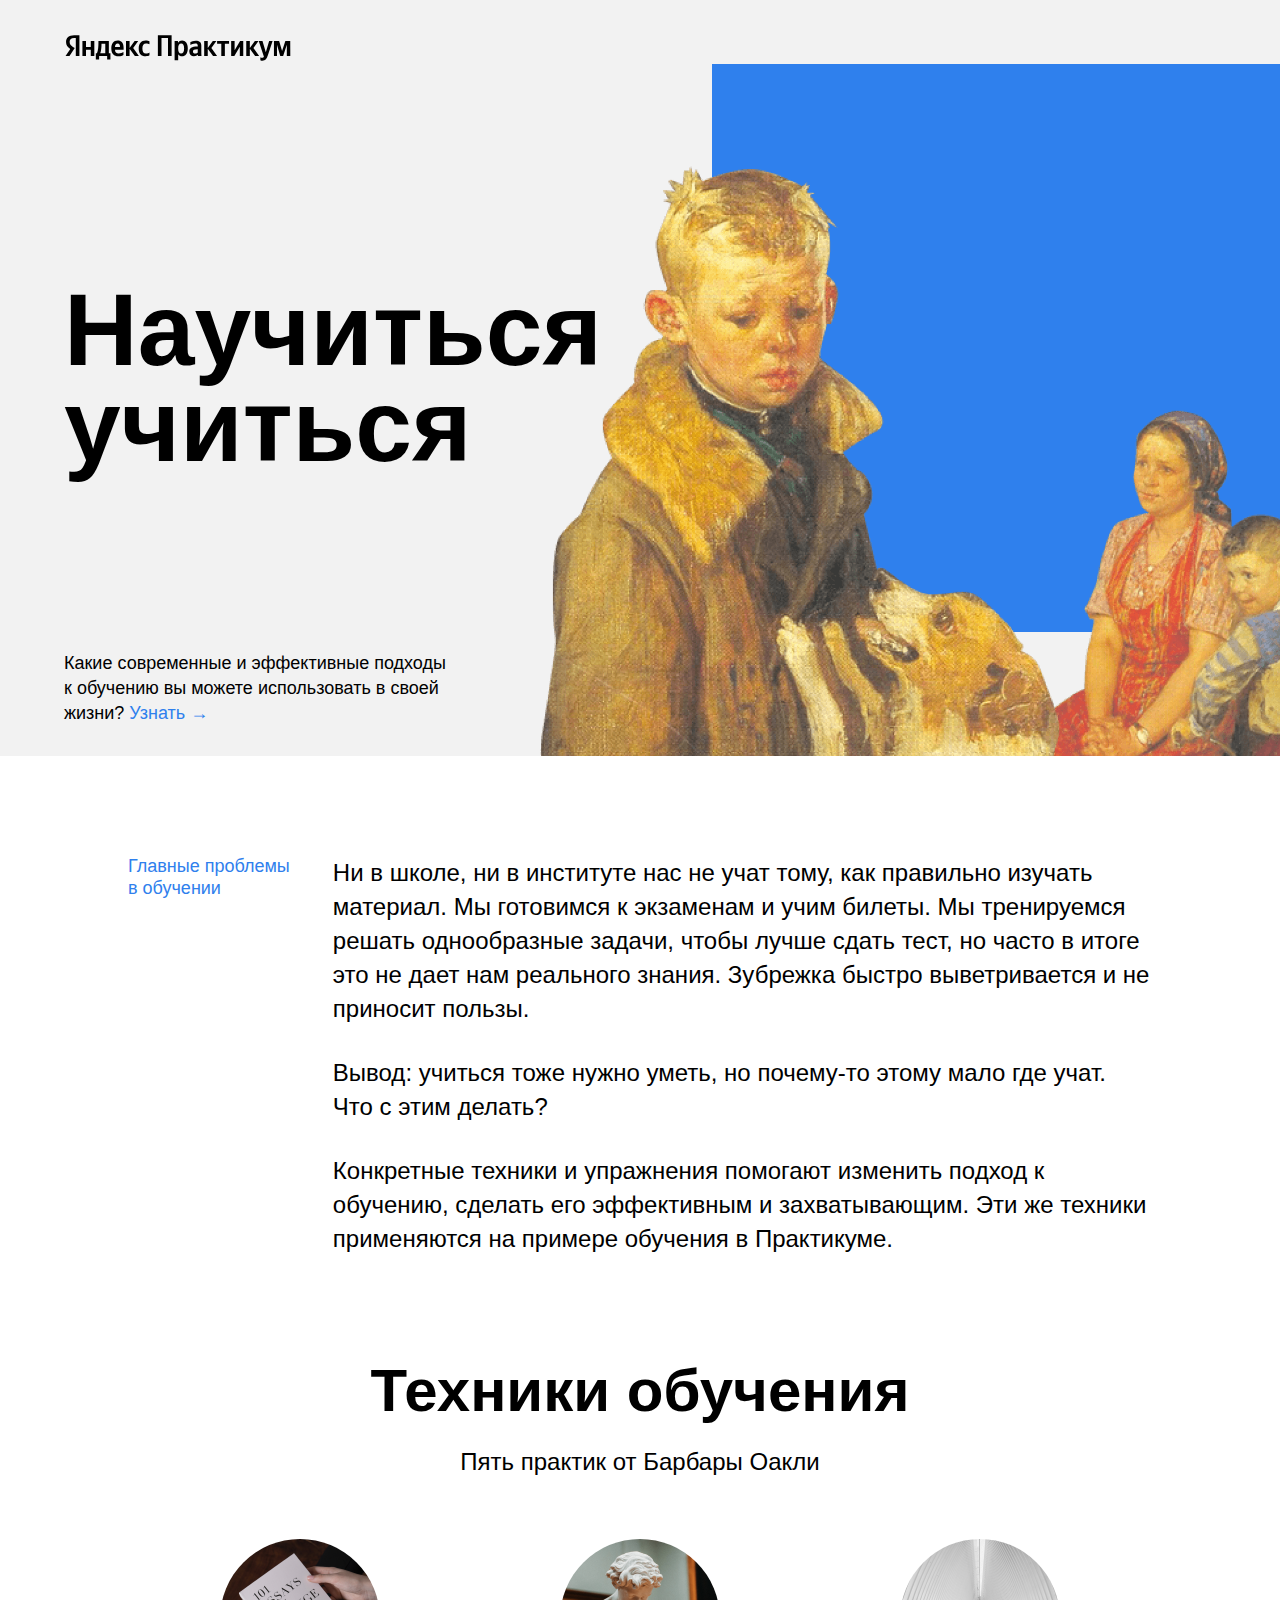
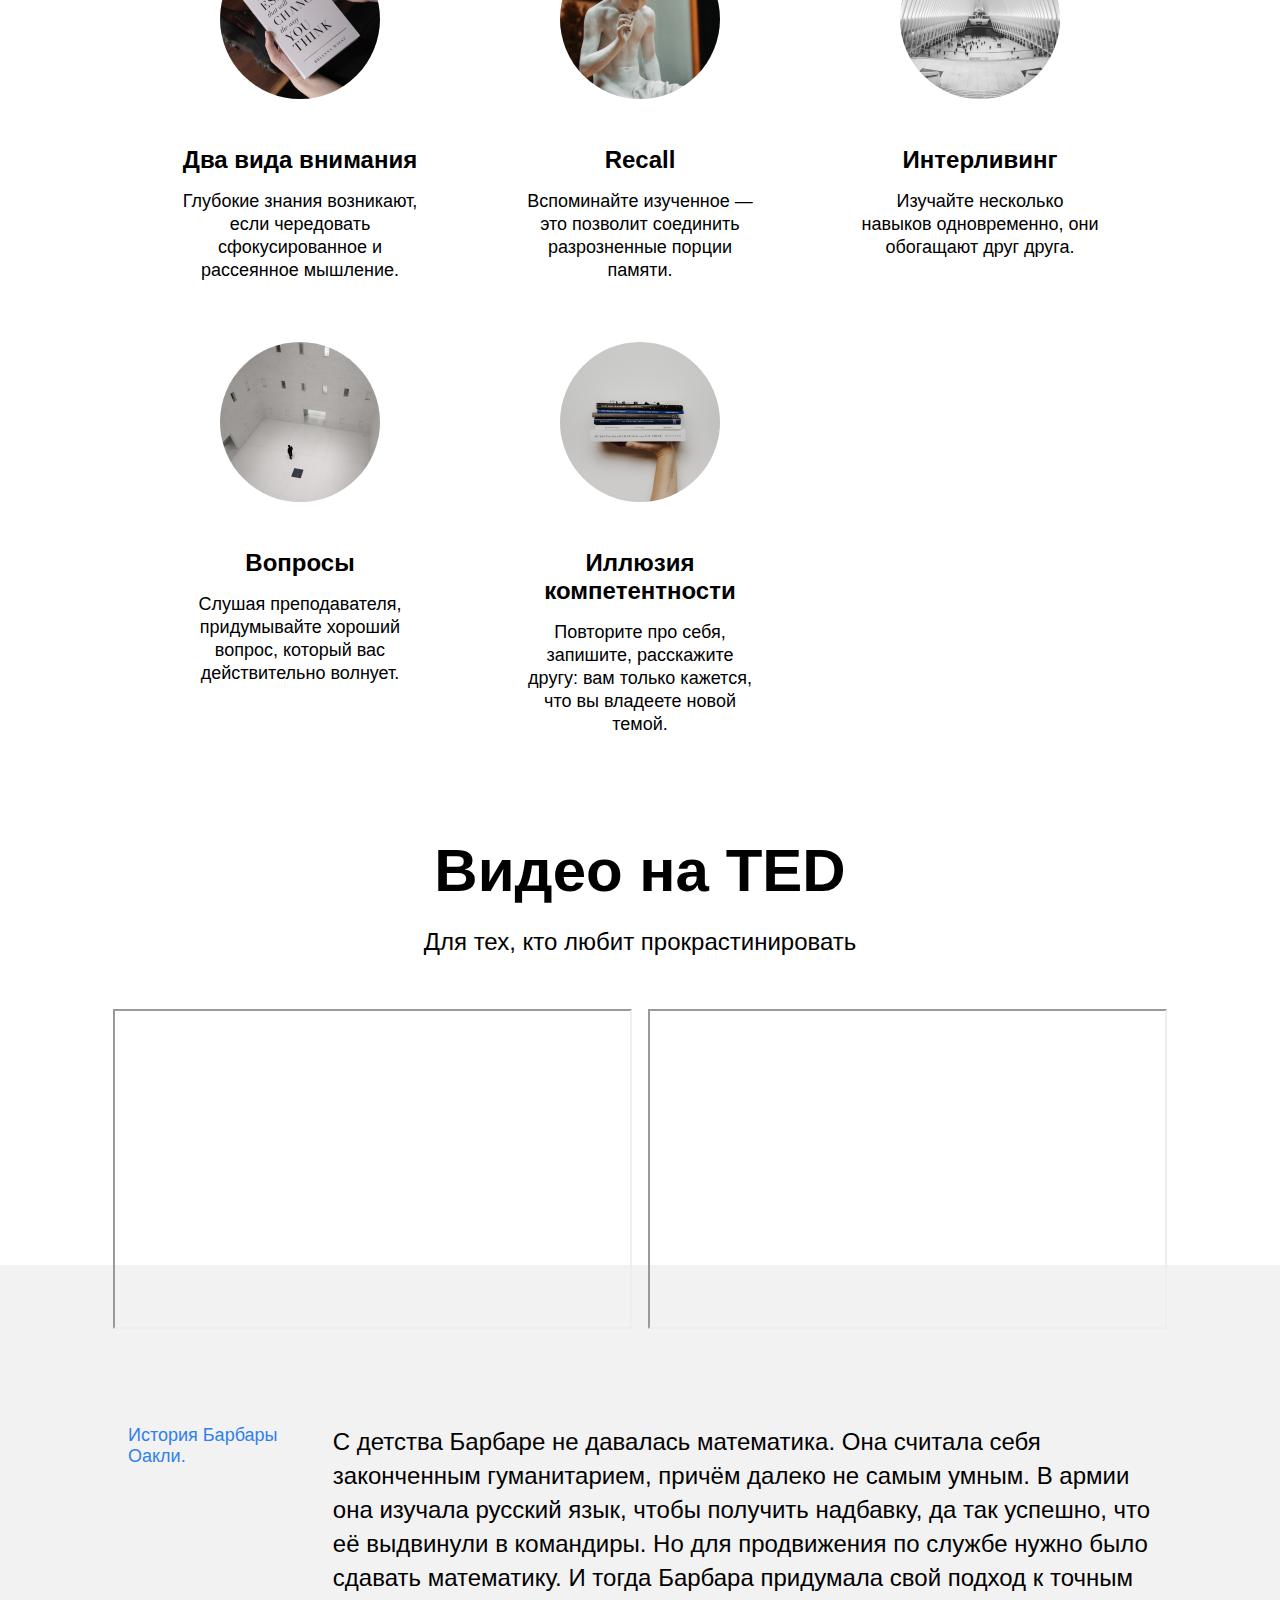
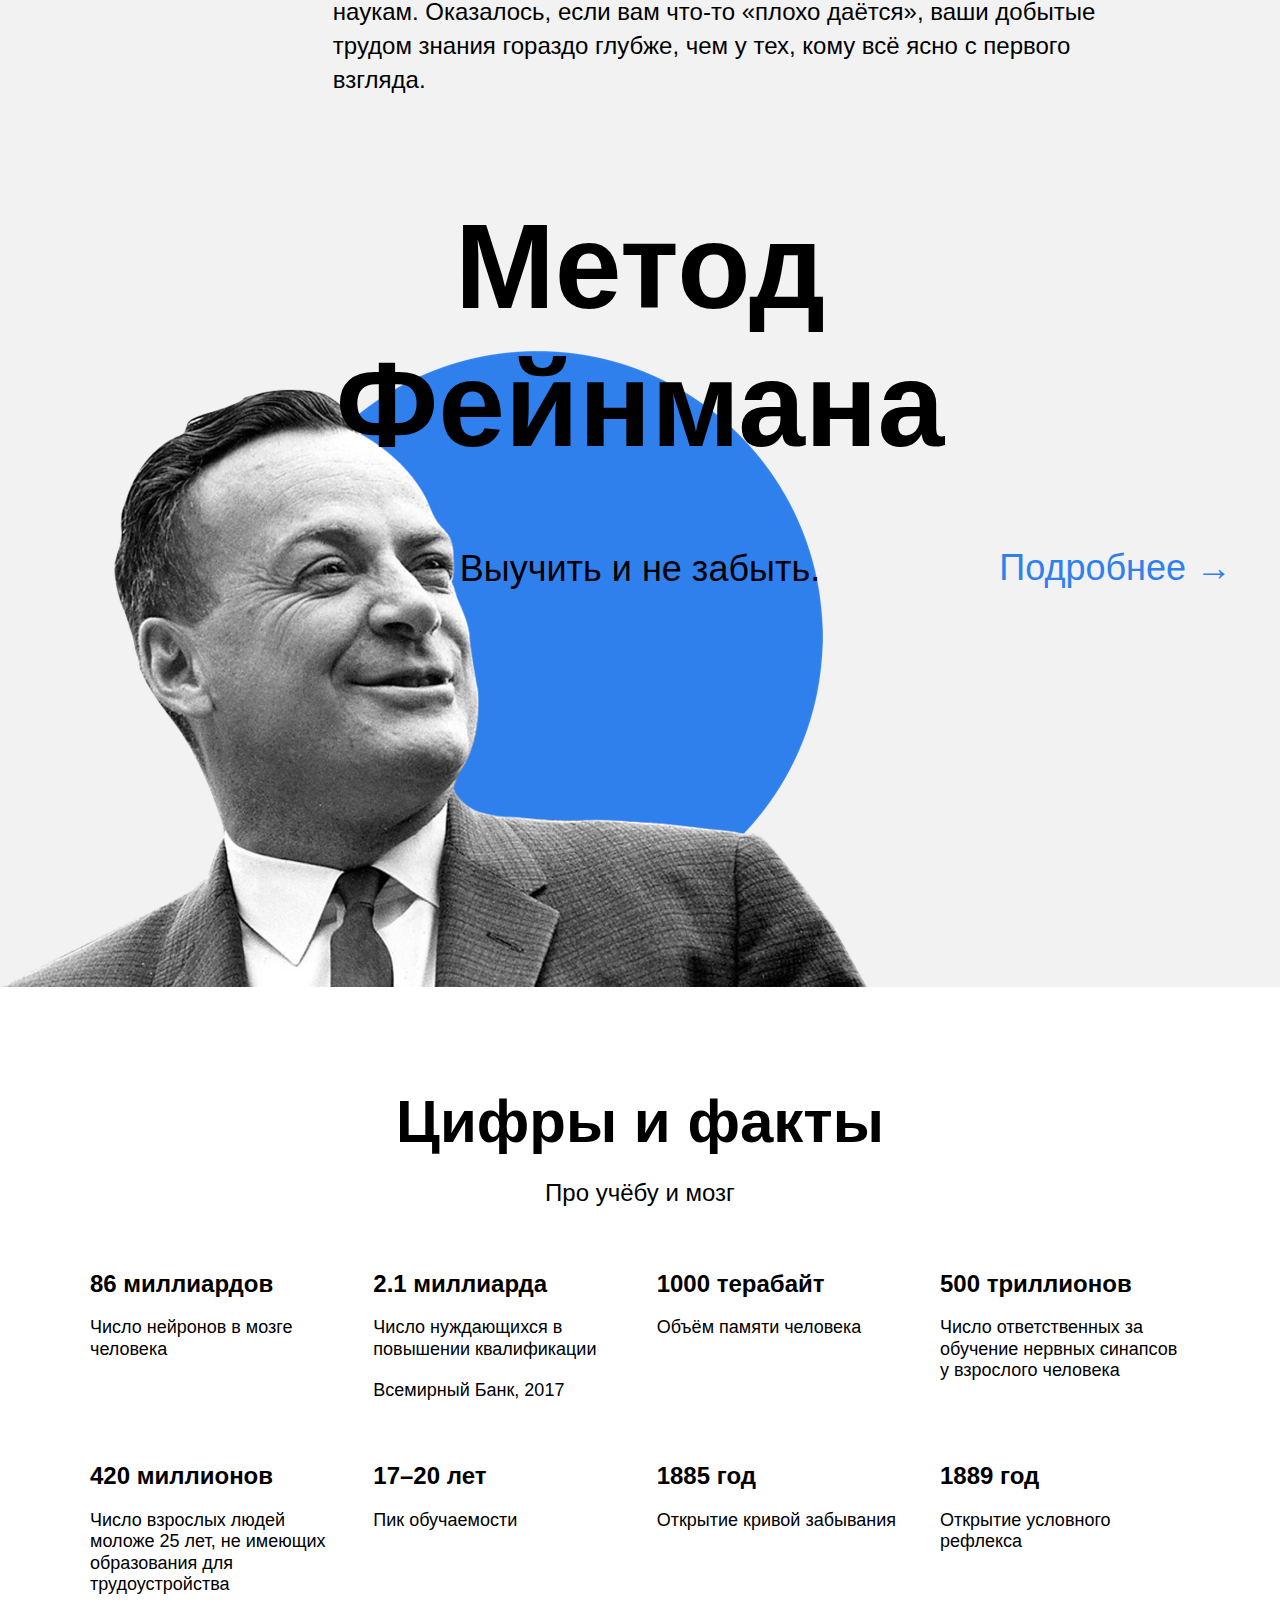
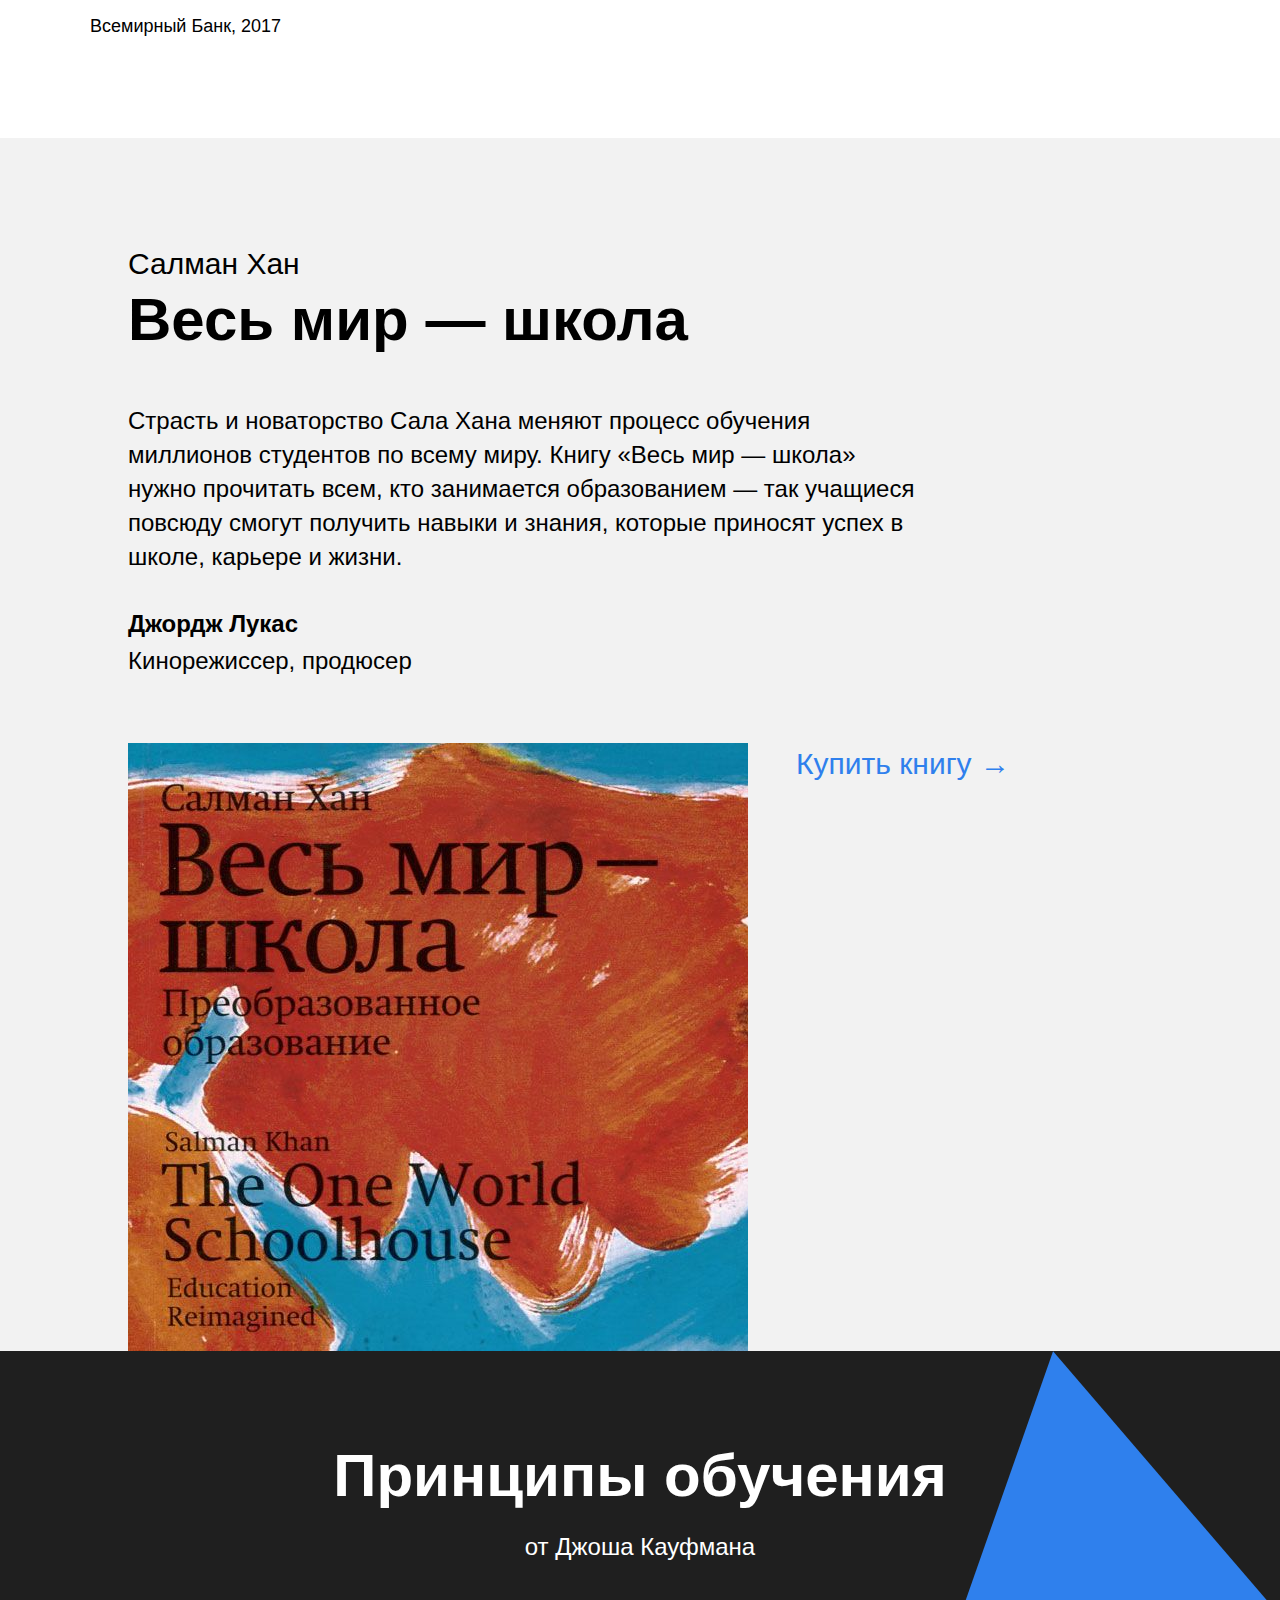
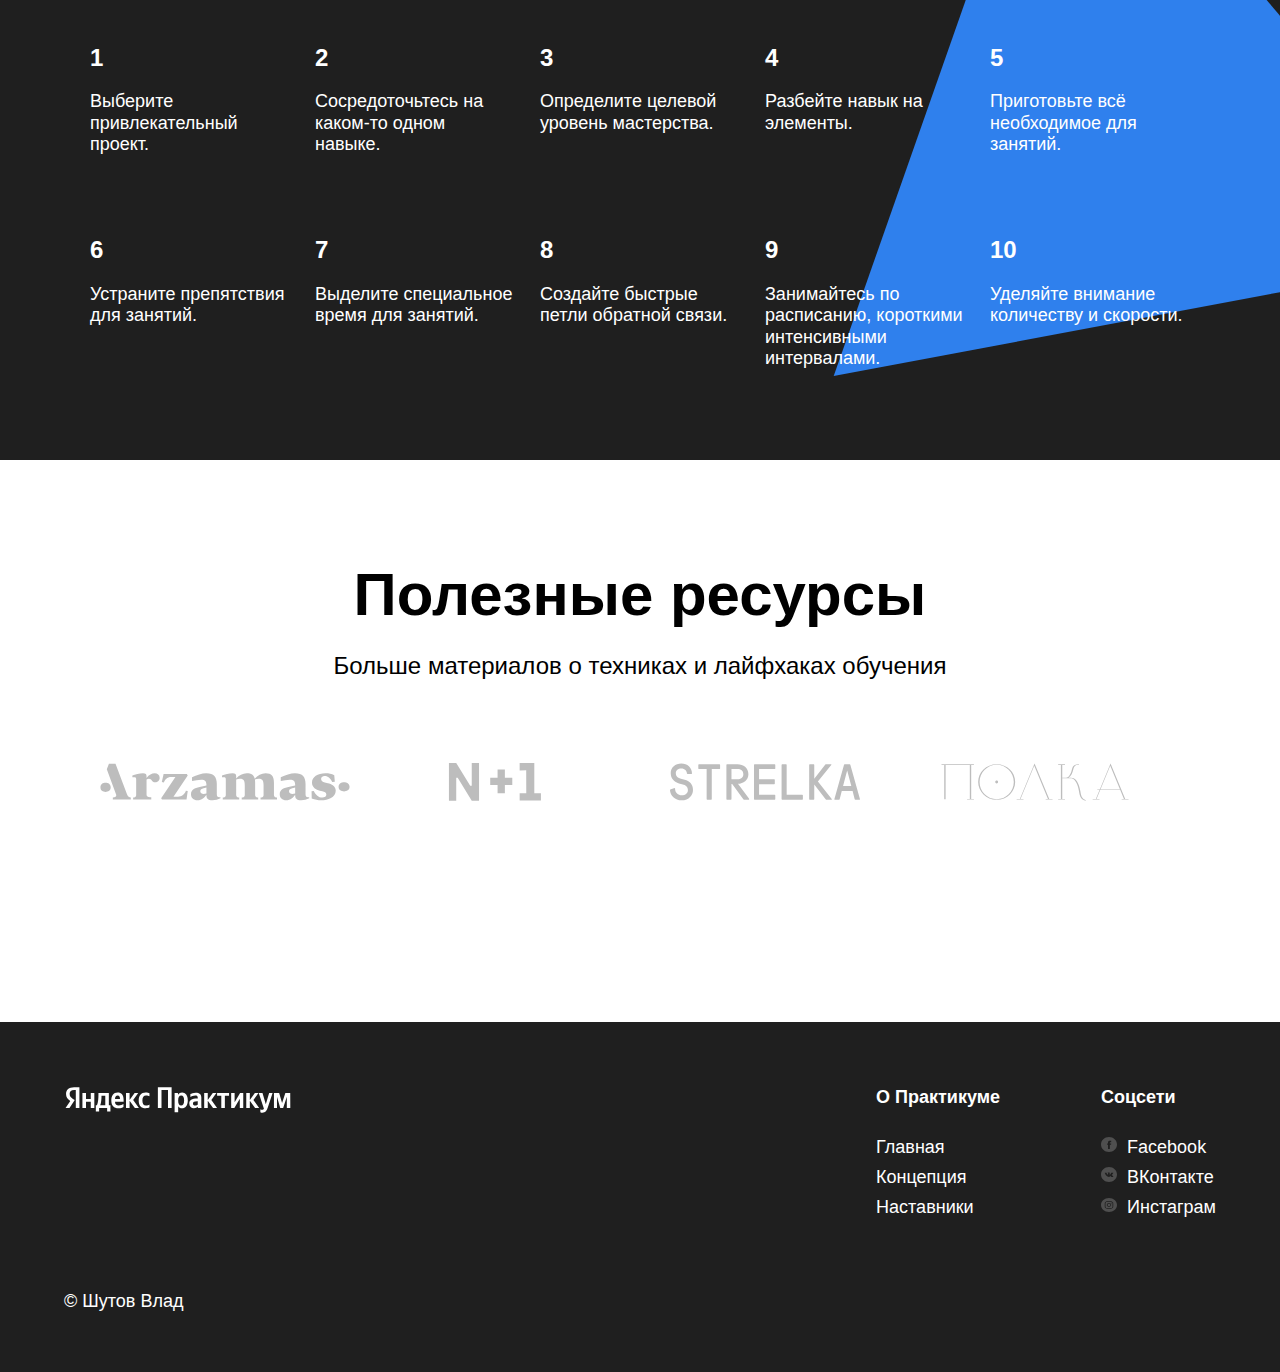
==== commit ca9e7c0f: "финал 3 спринта после проверки" ====
--- a/index.html
+++ b/index.html
@@ -3,13 +3,13 @@
 <head>
   <meta charset="UTF-8">
   <meta name="viewport" content="width=device-width, initial-scale=1.0">
-  <link rel="stylesheet" href="./index.css">
+  <link rel="stylesheet" href="pages/index.css">
   <title>Научиться учиться</title>
 </head>
 <body>
   <div class="page">
     <header class="header">
-      <div class="logo logo_place_header"></div>
+    <a href="#"><div class="logo logo_place_header"></div></a>
       <h1 class="header__title">Научиться учиться</h1>
       <p class="header__subtitle">Какие современные и эффективные подходы к обучению вы можете использовать в своей жизни?
         <a class="header__link" href="#learn_more">Узнать &rarr;</a></p>
@@ -125,7 +125,7 @@
         <article class="khan__container">
           <p class="khan__author">Салман Хан</p>
           <h2 class="khan__title">Весь мир — школа</h2>
-          <div class="khan__quote">Страсть и новаторство Сала Хана меняют процесс обучения миллионов студентов по всему миру. Книгу «Весь мир — школа» нужно прочитать всем, кто занимается образованием — так учащиеся повсюду смогут получить навыки и знания, которые приносят успех в школе, карьере и жизни.</div>
+          <blockquote class="khan__quote">Страсть и новаторство Сала Хана меняют процесс обучения миллионов студентов по всему миру. Книгу «Весь мир — школа» нужно прочитать всем, кто занимается образованием — так учащиеся повсюду смогут получить навыки и знания, которые приносят успех в школе, карьере и жизни.</blockquote>
           <p class="khan__quote-author">Джордж Лукас</p>
           <p class="khan__quote-author-subline">Кинорежиссер, продюсер</p>
           <div class="khan__book-container">
@@ -185,17 +185,17 @@
         <h2 class="section-title">Полезные ресурсы</h2>
         <p class="section-subtitle">Больше материалов о техниках и лайфхаках обучения</p>
         <div class="resources__logo-zone">
-          <a href="#"><img class="resources__logo" src="./images/logo/resources-arzamas.svg" alt="арзамас-лого"></a>
-          <a href="#"><img class="resources__logo" src="./images/logo/resources-n1.svg" alt="н+1-лого"></a>
-          <a href="#"><img class="resources__logo" src="./images/logo/resources-strelka.svg" alt="стрелка-лого"></a>
-          <a href="#"><img class="resources__logo" src="./images/logo/resources-polka.svg" alt="полка-лого"></a>
+          <a class="resources__link" href="#"><img class="resources__logo" src="./images/logo/resources-arzamas.svg" alt="арзамас-лого"></a>
+          <a class="resources__link" href="#"><img class="resources__logo" src="./images/logo/resources-n1.svg" alt="н+1-лого"></a>
+          <a class="resources__link" href="#"><img class="resources__logo" src="./images/logo/resources-strelka.svg" alt="стрелка-лого"></a>
+          <a class="resources__link" href="#"><img class="resources__logo" src="./images/logo/resources-polka.svg" alt="полка-лого"></a>
         </div>
       </section>
     </main>
     <footer class="footer">
       <div class="footer__columns">
         <div class="footer__column footer__column_content_copyright">
-          <div class="logo logo_place_footer"></div>
+          <a href="#"><div class="logo logo_place_footer"></div></a>
           <p class="footer__author"> &copy; Шутов Влад</p>
         </div>
         <div class="footer__column footer__column_content_info">
@@ -210,11 +210,13 @@
         </div>
         <div class="footer__column footer__column_content_social">
           <h3 class="footer__column-heading">Соцсети</h3>
-          <ul class="footer__column-links">
-          <li><a href="#" class="footer__column-link"><img class="footer__social-icon" src="./images/facebook_color_white.svg" alt="фейсбук">Facebook</a></li>
-          <li><a href="#" class="footer__column-link"><img class="footer__social-icon" src="./images/vk_color_white.svg" alt="ВКонтакте">ВКонтакте</a></li>
-          <li><a href="#" class="footer__column-link"><img class="footer__social-icon" src="./images/instagram_color_white.svg" alt="Инстаграм">Инстаграм</a></li>
-          </ul>
+          <nav>
+            <ul class="footer__column-links">
+              <li><a href="#" class="footer__column-link"><img class="footer__social-icon" src="./images/facebook_color_white.svg" alt="фейсбук">Facebook</a></li>
+              <li><a href="#" class="footer__column-link"><img class="footer__social-icon" src="./images/vk_color_white.svg" alt="ВКонтакте">ВКонтакте</a></li>
+              <li><a href="#" class="footer__column-link"><img class="footer__social-icon" src="./images/instagram_color_white.svg" alt="Инстаграм">Инстаграм</a></li>
+            </ul>
+          </nav>
         </div>
      </div>
     </footer>
--- a/pages/index.css
+++ b/pages/index.css
@@ -0,0 +1,97 @@
+  @import url(./rotation.css);
+
+  @import url(../vendor/normalize.css);
+
+  @import url(../blocks/page/page.css);
+
+  @import url(../blocks/header/header.css);
+
+  @import url(../blocks/logo/logo.css);
+  @import url(../blocks/logo/_place/logo_place_header.css);
+  @import url(../blocks/logo/_place/logo_place_footer.css);
+
+  @import url(../blocks/header/__title/header__title.css);
+  @import url(../blocks/header/__subtitle/header__subtitle.css);
+  @import url(../blocks/header/__link/header__link.css);
+  @import url(../blocks/header/__main-illustration/header__main-illustration.css);
+  @import url(../blocks/header/__square-pic/header__square-pic.css);
+
+  @import url(../blocks/content/content.css);
+
+  @import url(../blocks/description/description.css);
+
+  @import url(../blocks/two-columns/two-columns.css);
+  @import url(../blocks/two-columns/__brief/two-columns__brief.css);
+  @import url(../blocks/two-columns/__main-text/two-columns__main-text.css);
+  @import url(../blocks/two-columns/__paragraph/two-columns__paragraph.css);
+
+  @import url(../blocks/techniques/techniques.css);
+
+  @import url(../blocks/cards/cards.css);
+  @import url(../blocks/cards/__item/cards__item.css);
+  @import url(../blocks/cards/__item/_nth-of-type/card__itemnth-of-type.css);
+  @import url(../blocks/cards/__image/cards__image.css);
+  @import url(../blocks/cards/__title/cards__title.css);
+  @import url(../blocks/cards/__description/cards__description.css);
+
+  @import url(../blocks/video/video.css);
+  @import url(../blocks/video/__iframes/video__iframes.css);
+  @import url(../blocks/video/__iframe/video__iframe.css);
+
+  @import url(../blocks/oakley/oakley.css);
+
+  @import url(../blocks/digits/digits.css);
+
+  @import url(../blocks/section-title/section-title.css);
+  @import url(../blocks/section-title/_theme/section-title_theme_dark.css);
+  @import url(../blocks/section-subtitle/section-subtitle.css);
+  @import url(../blocks/section-subtitle/_theme/section-subtitle_theme_dark.css);
+
+  @import url(../blocks/table/table.css);
+  @import url(../blocks/table/_theme/table__theme_dark.css);
+  @import url(../blocks/table/__cell/table__cell.css);
+  @import url(../blocks/table/__cell/_theme/table__cell_theme_dark.css);
+  @import url(../blocks/table/__heading/table__heading.css);
+  @import url(../blocks/table/__heading/_theme/table__heading_theme_dark.css);
+  @import url(../blocks/table/__text/table__text.css);
+  @import url(../blocks/table/__text/_theme/table__text_theme_dark.css);
+
+  @import url(../blocks/feynman/feynman.css);
+  @import url(../blocks/feynman/__title/feynman__title.css);
+  @import url(../blocks/feynman/__subtitle/feynman__subtitle.css);
+  @import url(../blocks/feynman/__link/feynman__link.css);
+
+  @import url(../blocks/feynman/__main-illustration/feynman__main-illustration.css);
+
+  @import url(../blocks/khan/khan.css);
+  @import url(../blocks/khan/__container/khan__container.css);
+  @import url(../blocks/khan/__author/khan__author.css);
+  @import url(../blocks/khan/__title/khan__title.css);
+  @import url(../blocks/khan/__quote/khan__quote.css);
+  @import url(../blocks/khan/__quote-author/khan__quote-author.css);
+  @import url(../blocks/khan/__quote-author-subline/khan__quote-author-subline.css);
+  @import url(../blocks/khan/__book-container/khan__book-container.css);
+  @import url(../blocks/khan/__book-pic/khan__book-pic.css);
+  @import url(../blocks/khan/__buy-link/khan__buy-link.css);
+
+  @import url(../blocks/kaufman/kaufman.css);
+  @import url(../blocks/kaufman/kaufman__triangle/kaufman__triangle.css);
+
+  @import url(../blocks/resources/resources.css);
+  @import url(../blocks/resources/__logo-zone/resources__logo-zone.css);
+  @import url(../blocks/resources/__logo/resources__logo.css);
+
+  @import url(../blocks/footer/footer.css);
+  @import url(../blocks/footer/__columns/footer__columns.css);
+  @import url(../blocks/footer/__column/footer__column.css);
+  @import url(../blocks/footer/__column/_content/footer__column_content_copyright.css);
+  @import url(../blocks/footer/__column/_content/footer__column_content_social.css);
+  @import url(../blocks/footer/__column/_content/footer__column_content_info.css);
+  @import url(../blocks/footer/__author/footer__author.css);
+  @import url(../blocks/footer/__column-heading/footer__column-heading.css);
+  @import url(../blocks/footer/__column-links/footer__column-links.css);
+  @import url(../blocks/footer/__social-icon/footer__social-icon.css);
+  @import url(../blocks/footer/__column-link/footer__column-link.css);
+
+
+
